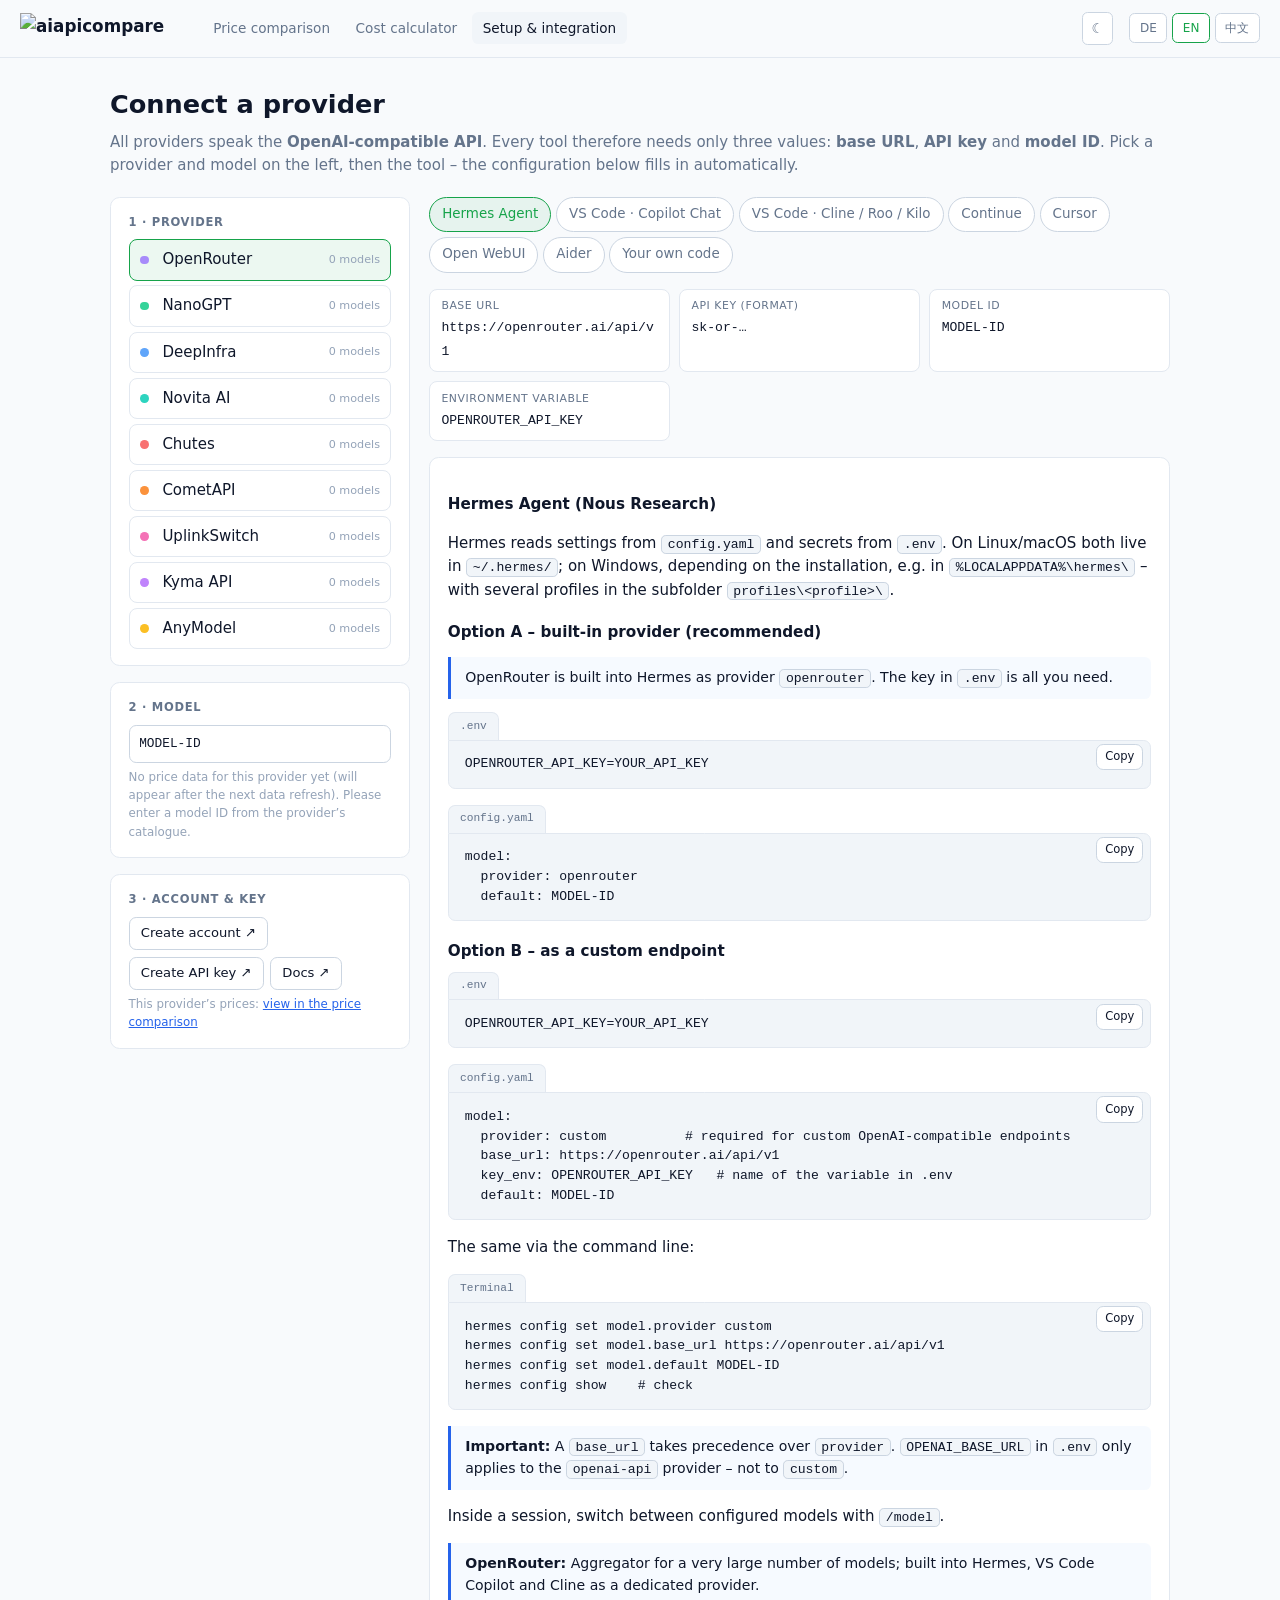
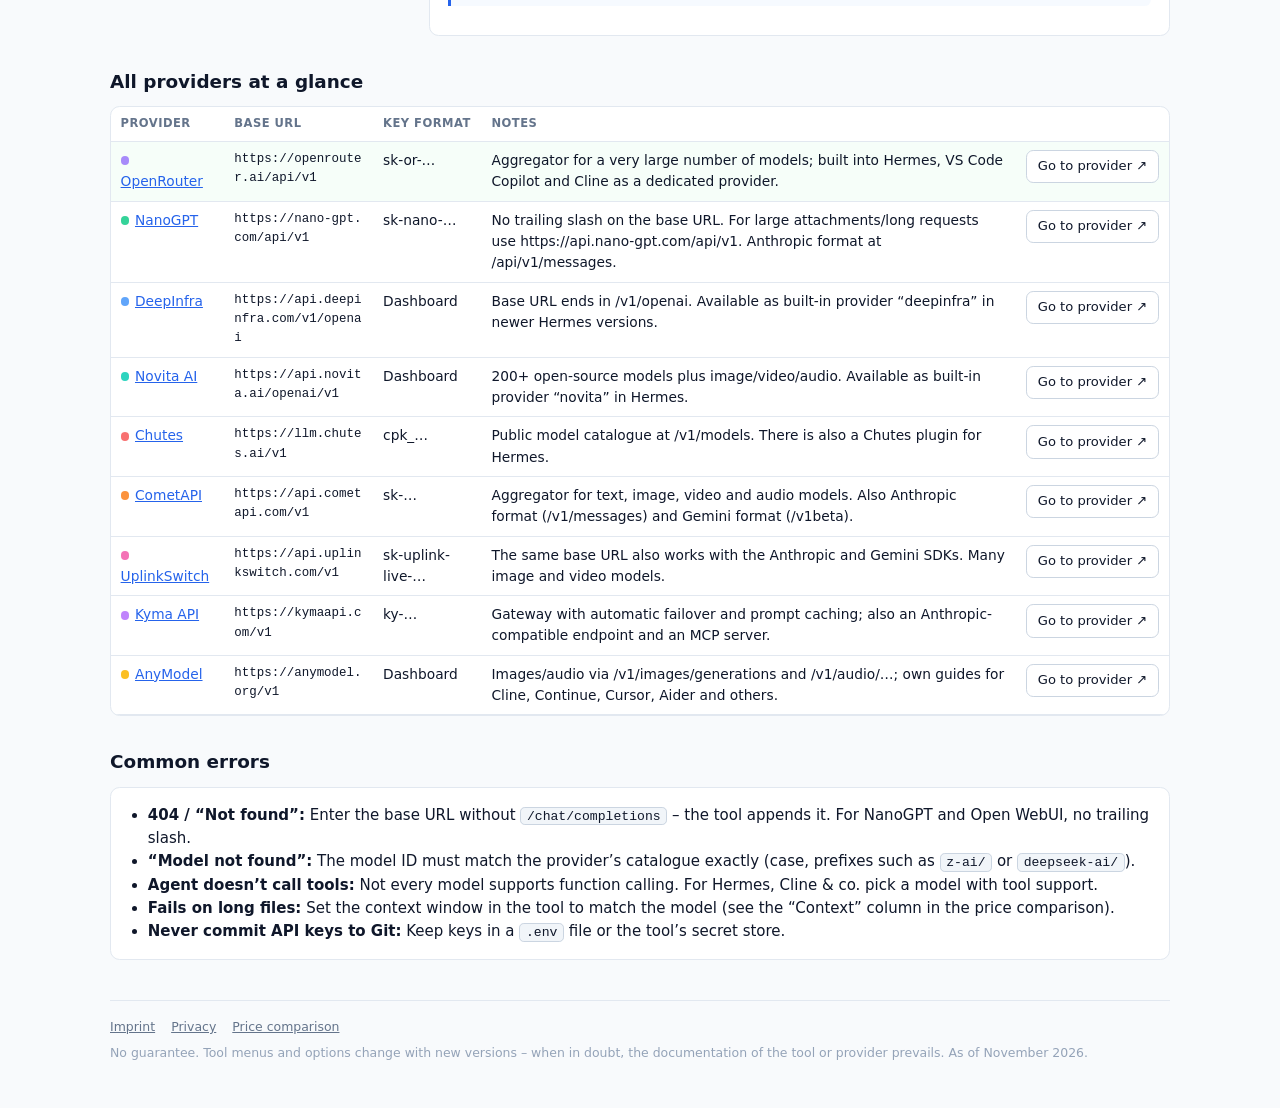
==== anbindung.html @ ac5bf2ed "Website aiapicompare hochladen" ====
<!DOCTYPE html>
<html lang="de">
<head>
<meta charset="UTF-8">
<meta name="viewport" content="width=device-width, initial-scale=1">
<title>Anbindung & Einrichtung – aiapicompare</title>
<link rel="icon" href="favicon.svg" type="image/svg+xml">
<link rel="icon" href="favicon-32.png" sizes="32x32" type="image/png">
<link rel="apple-touch-icon" href="apple-touch-icon.png">
<meta name="theme-color" content="#0b0c0e">
<meta name="description" content="Connect OpenRouter, NanoGPT, DeepInfra, Novita, Chutes, CometAPI, UplinkSwitch, Kyma and AnyModel to Hermes Agent, VS Code (Copilot, Cline, Continue), Cursor, Open WebUI, Aider and your own code.">
<link rel="stylesheet" href="style.css">
<script src="theme.js"></script>
<style>
  .grid{display:grid;grid-template-columns:300px 1fr;gap:1.2rem;align-items:start}
  .grid>*{min-width:0}
  .side{position:sticky;top:70px;display:flex;flex-direction:column;gap:1rem}
  .side h3{margin:0 0 .5rem;font-size:.72rem;letter-spacing:.06em;text-transform:uppercase;color:var(--muted)}
  .provs{display:flex;flex-direction:column;gap:.3rem}
  .prov{display:flex;align-items:center;gap:.5rem;padding:.5rem .65rem;border:1px solid var(--border);border-radius:.5rem;background:var(--input);cursor:pointer;text-align:left;width:100%}
  .prov:hover{border-color:var(--border2)}
  .prov.active{border-color:var(--accent);background:var(--accent-bg)}
  .prov small{margin-left:auto;color:var(--dim);font-size:.7rem}
  .side input{width:100%;padding:.5rem .6rem;border:1px solid var(--border2);border-radius:.45rem;background:var(--input);font-family:var(--mono);font-size:.8rem}
  .side input:focus{outline:none;border-color:var(--blue)}
  .hint{font-size:.74rem;color:var(--dim);margin-top:.3rem}
  .tabs{display:flex;flex-wrap:wrap;gap:.3rem;margin-bottom:1rem}
  .tabs button{padding:.4rem .75rem;border:1px solid var(--border2);border-radius:2rem;background:var(--input);cursor:pointer;font-size:.84rem;color:var(--muted)}
  .tabs button.active{border-color:var(--accent);color:var(--accent);background:var(--accent-bg)}
  .facts{display:grid;grid-template-columns:repeat(auto-fit,minmax(200px,1fr));gap:.6rem;margin-bottom:1rem}
  .fact{border:1px solid var(--border);border-radius:.5rem;padding:.55rem .7rem;background:var(--panel)}
  .fact span{display:block;font-size:.68rem;text-transform:uppercase;letter-spacing:.05em;color:var(--muted)}
  .fact b{font-family:var(--mono);font-size:.82rem;font-weight:500;word-break:break-all}
  .steps{counter-reset:s;list-style:none;padding:0;margin:.4rem 0}
  .steps li{counter-increment:s;position:relative;padding:.2rem 0 .55rem 2rem}
  .steps li:before{content:counter(s);position:absolute;left:0;top:.2rem;width:1.4rem;height:1.4rem;border-radius:50%;background:var(--panel2);border:1px solid var(--border2);font-size:.72rem;display:flex;align-items:center;justify-content:center;color:var(--accent)}
  .code{position:relative;margin:.5rem 0 1rem}
  .code .lbl{font-size:.7rem;color:var(--muted);font-family:var(--mono);padding:.3rem .7rem;border:1px solid var(--border);border-bottom:0;border-radius:.45rem .45rem 0 0;background:var(--panel2);display:inline-block}
  .code pre{margin:0;padding:.85rem 1rem;background:var(--codebg);border:1px solid var(--border);border-radius:0 .45rem .45rem .45rem;overflow-x:auto;line-height:1.5}
  .code .copy{position:absolute;right:.5rem;top:2rem;font-size:.72rem;padding:.2rem .5rem}
  .copy.ok{color:var(--accent);border-color:var(--accent)}
  .ovtable td:nth-child(2){font-family:var(--mono);font-size:.78rem;word-break:break-all}
  .ovtable tr.sel td{background:rgba(74,222,128,.05)}
  @media (max-width:860px){ .grid{grid-template-columns:1fr} .side{position:static} }
</style>
</head>
<body>

<div class="topbar">
  <a class="brand" href="index.html" aria-label="aiapicompare"><img class="logo-d" src="logo/logo.svg" alt="aiapicompare" width="166" height="30"><img class="logo-l" src="logo/logo-hell.svg" alt="aiapicompare" width="166" height="30"></a>
  <nav class="nav">
    <a href="index.html" data-t="nav_vergleich"></a>
    <a href="kosten.html" data-t="nav_kosten"></a>
    <a href="anbindung.html" class="active" data-t="nav_anbindung"></a>
  </nav>
  <button class="themebtn" title="Light / dark"><span class="ti-l">☀</span><span class="ti-d">☾</span></button>
  <div class="langbtns">
    <button data-lang="de">DE</button>
    <button data-lang="en">EN</button>
    <button data-lang="zh">中文</button>
  </div>
</div>

<div class="wrap">
  <div class="disclosure" id="disclosure" hidden></div>
  <h1 data-t="titel"></h1>
  <p class="lead" data-h="lead"></p>

  <div class="grid">
    <aside class="side">
      <div class="card">
        <h3 data-t="schritt1"></h3>
        <div class="provs" id="provs"></div>
      </div>
      <div class="card">
        <h3 data-t="schritt2"></h3>
        <input id="modell" list="modelle" autocomplete="off" spellcheck="false">
        <datalist id="modelle"></datalist>
        <div class="hint" id="modellhint"></div>
      </div>
      <div class="card" id="kontocard"></div>
    </aside>

    <main>
      <div class="tabs" id="tabs"></div>
      <div class="facts" id="facts"></div>
      <div id="anleitung"></div>
    </main>
  </div>

  <h2 data-t="uebersicht"></h2>
  <div class="tablewrap">
    <table class="ovtable">
      <thead><tr><th data-t="th_anbieter"></th><th>Base URL</th><th data-t="th_key"></th><th data-t="th_info"></th><th></th></tr></thead>
      <tbody id="uebersicht"></tbody>
    </table>
  </div>

  <h2 data-t="fehler_titel"></h2>
  <div class="card"><ul style="margin:0;padding-left:1.2rem" data-h="fehler"></ul></div>

  <div class="legal">
    <a href="impressum.html" data-t="impressum"></a><a href="datenschutz.html" data-t="datenschutz"></a><a href="index.html" data-t="nav_vergleich"></a>
    <div style="margin-top:.4rem" data-t="disclaimer"></div>
  </div>
</div>

<script src="config.js"></script>
<script src="out/data.js"></script>
<script>
"use strict";
const D = window.API_DATEN || {};
const C = window.SITE_CONFIG || {kennzeichnung:"Anzeige", hatAffiliate:function(){return false;}, link:function(k,u){return {url:u,affiliate:false};},
  linkHtml:function(k,u,t,c){ return u ? '<a class="'+(c||"")+'" href="'+u+'" target="_blank" rel="noopener">'+t+'</a>' : ""; }};

/* ================= Texte ================= */
const L10N = {
de:{
  titel:"Anbieter anbinden", nav_kosten:"Kostenrechner", nav_vergleich:"Preisvergleich", nav_anbindung:"Anbindung & Einrichtung", impressum:"Impressum", datenschutz:"Datenschutz",
  lead:"Alle Anbieter sprechen die <b>OpenAI-kompatible API</b>. Jedes Tool braucht deshalb nur drei Angaben: <b>Base-URL</b>, <b>API-Key</b> und <b>Modell-ID</b>. Wähle links Anbieter und Modell, dann das Tool – die Konfiguration unten wird automatisch ausgefüllt.",
  schritt1:"1 · Anbieter", schritt2:"2 · Modell", schritt3:"3 · Konto & Key", modelle:"Modelle",
  uebersicht:"Übersicht aller Anbieter", th_anbieter:"Anbieter", th_key:"Key-Format", th_info:"Besonderheiten",
  fehler_titel:"Häufige Fehler",
  fehler:'<li><b>404 / „Not found“:</b> Base-URL ohne <code>/chat/completions</code> eintragen – das hängt das Tool selbst an. Bei NanoGPT und Open WebUI keinen Schrägstrich am Ende.</li><li><b>„Model not found“:</b> Die Modell-ID muss exakt so geschrieben sein wie im Katalog des Anbieters (Groß-/Kleinschreibung, Präfix wie <code>z-ai/</code> oder <code>deepseek-ai/</code>).</li><li><b>Agent ruft keine Werkzeuge auf:</b> Nicht jedes Modell unterstützt Function-Calling. Für Hermes, Cline &amp; Co. ein Modell mit Tool-Unterstützung wählen.</li><li><b>Abbruch bei langen Dateien:</b> Kontextfenster im Tool passend zum Modell setzen (steht im Preisvergleich in der Spalte „Kontext“).</li><li><b>API-Key nie in Git einchecken:</b> Keys gehören in eine <code>.env</code>-Datei oder den Passwortspeicher des Tools.</li>',
  disclaimer:"Angaben ohne Gewähr. Menüs und Optionen der Tools ändern sich mit neuen Versionen – im Zweifel gilt die Dokumentation des jeweiligen Tools bzw. Anbieters. Stand: November 2026.",
  fact_url:"Base-URL", fact_key:"API-Key (Format)", fact_modell:"Modell-ID", fact_env:"Umgebungsvariable",
  kopieren:"Kopieren", kopiert:"Kopiert ✓", konto:"Konto erstellen ↗", keylink:"API-Key erzeugen ↗", doku:"Doku ↗", zum:"Zum Anbieter ↗",
  preise_link:'Preise dieses Anbieters: <a href="index.html#anb={k}">im Preisvergleich ansehen</a>',
  hint_eigen:"Eigene Modell-ID – bitte im Katalog des Anbieters prüfen.",
  hint_leer:"Für diesen Anbieter liegen noch keine Preisdaten vor (erscheinen nach dem nächsten Datenabruf). Modell-ID bitte aus dem Katalog des Anbieters eintragen.",
  kontext:"Kontext", input:"Input",
  disclosure:function(k){ return "<b>Transparenz:</b> Links mit dem Hinweis „"+k+"“ sind Affiliate-Links (Werbung). Bei einer Registrierung oder Aufladung darüber erhalten wir eine Provision; für dich ändert sich der Preis nicht."; },
  anymodel_hint:'Modell-IDs bei AnyModel: die ID aus dem Katalog (<code>/v1/models</code>) verwenden; die Anleitungen von AnyModel zeigen teils Kurzformen ohne Präfix.',
  key_platzhalter:"DEIN_API_KEY", hallo:"Hallo!", antwort:"antwort",
  h:{
    hermes_intro:'<h3>Hermes Agent (Nous Research)</h3><p>Hermes liest Einstellungen aus <code>config.yaml</code> und Schlüssel aus <code>.env</code>. Unter Linux/macOS liegen beide in <code>~/.hermes/</code>, unter Windows je nach Installation z. B. in <code>%LOCALAPPDATA%\\hermes\\</code> – bei mehreren Profilen im Unterordner <code>profiles\\&lt;profilname&gt;\\</code>.</p>',
    hermes_a:function(n,id){ return '<h3>Variante A – eingebauter Anbieter (empfohlen)</h3><div class="note">'+n+' ist in Hermes als Anbieter <code>'+id+'</code> eingebaut. Es genügt der Key in der <code>.env</code>.</div>'; },
    hermes_b:'<h3>Variante B – als eigener Endpunkt</h3>',
    hermes_wizard:function(u,m){ return '<h3>Schnellweg: Assistent</h3><ol class="steps"><li>Im Terminal <code>hermes model</code> ausführen (außerhalb einer laufenden Sitzung).</li><li>„Custom endpoint“ wählen.</li><li>Base-URL <code>'+u+'</code>, deinen API-Key und die Modell-ID <code>'+m+'</code> eingeben.</li></ol><h3>Oder von Hand</h3>'; },
    hermes_cmt1:"Pflicht für eigene OpenAI-kompatible Endpunkte", hermes_cmt2:"Name der Variable aus der .env", hermes_cmt3:"Kontrolle",
    hermes_cli:"Dasselbe per Kommandozeile:",
    hermes_wichtig:'<b>Wichtig:</b> Eine gesetzte <code>base_url</code> hat Vorrang vor <code>provider</code>. <code>OPENAI_BASE_URL</code> in der <code>.env</code> gilt nur für den Anbieter <code>openai-api</code> – nicht für <code>custom</code>.',
    hermes_chutes:'Für Chutes gibt es außerdem ein eigenes Hermes-Plugin (Variablen <code>CHUTES_API_KEY</code>, optional <code>CHUTES_BASE_URL</code>).',
    hermes_model:'<p>Innerhalb einer Sitzung wechselst du zwischen bereits eingerichteten Modellen mit <code>/model</code>.</p>',
    cop_titel:'<h3>VS Code – GitHub Copilot Chat mit eigenem Key (BYOK)</h3>',
    cop_nativ:function(n,c,m){ return '<div class="note">'+n+' ist in VS Code direkt als Anbieter auswählbar – Base-URL nicht nötig.</div><ol class="steps"><li><kbd>Strg</kbd>+<kbd>Umschalt</kbd>+<kbd>P</kbd> → <b>Chat: Manage Language Models</b>.</li><li><b>Add Models</b> → <b>'+c+'</b> wählen.</li><li>API-Key einfügen und Modelle (z. B. <code>'+m+'</code>) aktivieren.</li><li>Im Chat-Fenster unten das Modell im Modell-Auswähler wählen.</li></ol>'; },
    cop_custom:function(n,u,m){ return '<ol class="steps"><li><kbd>Strg</kbd>+<kbd>Umschalt</kbd>+<kbd>P</kbd> → <b>Chat: Manage Language Models</b>.</li><li><b>Add Models</b> → <b>Custom Endpoint</b> wählen (ab VS Code 1.122; in älteren Versionen heißt der Eintrag „OpenAI Compatible“).</li><li>Gruppenname z. B. <code>'+n+'</code>, Base-URL <code>'+u+'</code>, API-Key und Modell-ID <code>'+m+'</code> eingeben.</li><li>Im Chat-Fenster das neue Modell im Modell-Auswähler wählen.</li></ol>'; },
    cop_utility:'Einstellung <b>Chat: Byok Utility Model Default</b> (Suche „utility“) auf ein eigenes Modell setzen – sonst funktionieren Hilfsfunktionen im Chat ggf. nicht.',
    cop_grenzen:'<p><b>Grenzen:</b> BYOK gilt für Chat und Agent-Modus, <b>nicht</b> für die Inline-Code-Vervollständigung. In Copilot Business/Enterprise kann der Administrator BYOK per Richtlinie abschalten.</p><p>Alternative: die Erweiterung <i>OAI Compatible Provider for Copilot</i> (Einstellungen <code>oaicopilot.baseUrl</code> und <code>oaicopilot.models</code>).</p>',
    cline_titel:'<h3>Cline, Roo Code, Kilo Code (VS-Code-Erweiterungen)</h3>',
    cline_nativ:function(n){ return 'In Cline gibt es '+n+' als eigenen „API Provider“ – dort nur Key eintragen und Modell wählen. Der Weg unten funktioniert aber genauso.'; },
    cline_steps:function(u,k,m,ctx){ return '<ol class="steps"><li>Erweiterung öffnen → Zahnrad (Einstellungen).</li><li><b>API Provider</b>: <b>OpenAI Compatible</b>.</li><li><b>Base URL</b>: <code>'+u+'</code></li><li><b>API Key</b>: dein Key ('+k+')</li><li><b>Model ID</b>: <code>'+m+'</code></li><li>Unter „Model Configuration“ das Kontextfenster'+(ctx?' auf <code>'+ctx+'</code>':'')+' setzen und angeben, ob das Modell Bilder versteht.</li></ol>'; },
    cont_titel:'<h3>Continue (VS Code &amp; JetBrains)</h3><p>Datei <code>~/.continue/config.yaml</code> öffnen (in der Erweiterung: Zahnrad → „Open config“) und ergänzen:</p>',
    cont_note:'<code>provider: openai</code> ist richtig – damit ist das OpenAI-<i>Format</i> gemeint, die Anfragen gehen an <code>apiBase</code>.',
    cont_name:"Meine Modelle",
    cursor:function(n,u,m){ return '<h3>Cursor</h3><ol class="steps"><li><b>Settings</b> → <b>Models</b>.</li><li>Bei <b>OpenAI API Key</b> deinen '+n+'-Key eintragen.</li><li><b>Override OpenAI Base URL</b> aktivieren und <code>'+u+'</code> eintragen.</li><li>Über <b>Add model</b> die Modell-ID <code>'+m+'</code> hinzufügen und aktivieren.</li></ol>'; },
    cursor_note:'Die Überschreibung gilt für alle „OpenAI“-Modelle in Cursor. Einige Cursor-Funktionen (z. B. Tab-Vervollständigung) laufen weiterhin über Cursors eigene Server.',
    owui:function(u,m){ return '<h3>Open WebUI</h3><ol class="steps"><li><b>Admin Panel</b> → <b>Settings</b> → <b>Connections</b>.</li><li>Bei „OpenAI API“ auf <b>+</b> klicken.</li><li>URL <code>'+u+'</code> (ohne Schrägstrich am Ende) und API-Key eintragen, speichern.</li><li>Die Modelle erscheinen in der Modellauswahl, z. B. <code>'+m+'</code>.</li></ol>'; },
    aider_titel:'<h3>Aider (Terminal)</h3>', aider_env:'<p>Oder dauerhaft über Umgebungsvariablen:</p>',
    aider_note:'Das Präfix <code>openai/</code> sagt Aider nur, dass ein OpenAI-kompatibler Endpunkt genutzt wird.',
    code_py:'<h3>Python (offizielles openai-Paket)</h3>', code_js:'<h3>JavaScript / TypeScript</h3>', code_curl:'<h3>curl (Test)</h3>',
    code_weitere:'<p>Weitere Werkzeuge mit „OpenAI-kompatiblem“ Anbieter (LibreChat, n8n, LiteLLM, LangChain, OpenHands …) werden genauso eingerichtet: Base-URL, Key, Modell-ID.</p>'
  },
  tools:{hermes:"Hermes Agent", copilot:"VS Code · Copilot Chat", cline:"VS Code · Cline / Roo / Kilo", continue:"Continue", cursor:"Cursor", openwebui:"Open WebUI", aider:"Aider", code:"Eigener Code"}
},
en:{
  titel:"Connect a provider", nav_kosten:"Cost calculator", nav_vergleich:"Price comparison", nav_anbindung:"Setup & integration", impressum:"Imprint", datenschutz:"Privacy",
  lead:"All providers speak the <b>OpenAI-compatible API</b>. Every tool therefore needs only three values: <b>base URL</b>, <b>API key</b> and <b>model ID</b>. Pick a provider and model on the left, then the tool – the configuration below fills in automatically.",
  schritt1:"1 · Provider", schritt2:"2 · Model", schritt3:"3 · Account & key", modelle:"models",
  uebersicht:"All providers at a glance", th_anbieter:"Provider", th_key:"Key format", th_info:"Notes",
  fehler_titel:"Common errors",
  fehler:'<li><b>404 / “Not found”:</b> Enter the base URL without <code>/chat/completions</code> – the tool appends it. For NanoGPT and Open WebUI, no trailing slash.</li><li><b>“Model not found”:</b> The model ID must match the provider’s catalogue exactly (case, prefixes such as <code>z-ai/</code> or <code>deepseek-ai/</code>).</li><li><b>Agent doesn’t call tools:</b> Not every model supports function calling. For Hermes, Cline &amp; co. pick a model with tool support.</li><li><b>Fails on long files:</b> Set the context window in the tool to match the model (see the “Context” column in the price comparison).</li><li><b>Never commit API keys to Git:</b> Keep keys in a <code>.env</code> file or the tool’s secret store.</li>',
  disclaimer:"No guarantee. Tool menus and options change with new versions – when in doubt, the documentation of the tool or provider prevails. As of November 2026.",
  fact_url:"Base URL", fact_key:"API key (format)", fact_modell:"Model ID", fact_env:"Environment variable",
  kopieren:"Copy", kopiert:"Copied ✓", konto:"Create account ↗", keylink:"Create API key ↗", doku:"Docs ↗", zum:"Go to provider ↗",
  preise_link:'This provider’s prices: <a href="index.html#anb={k}">view in the price comparison</a>',
  hint_eigen:"Custom model ID – please check the provider’s catalogue.",
  hint_leer:"No price data for this provider yet (will appear after the next data refresh). Please enter a model ID from the provider’s catalogue.",
  kontext:"Context", input:"input",
  disclosure:function(k){ return "<b>Transparency:</b> Links marked “"+k+"” are affiliate links (advertising). If you sign up or top up through them, we receive a commission; the price stays the same for you."; },
  anymodel_hint:'AnyModel model IDs: use the ID from the catalogue (<code>/v1/models</code>); AnyModel’s own guides sometimes show short forms without the prefix.',
  key_platzhalter:"YOUR_API_KEY", hallo:"Hello!", antwort:"response",
  h:{
    hermes_intro:'<h3>Hermes Agent (Nous Research)</h3><p>Hermes reads settings from <code>config.yaml</code> and secrets from <code>.env</code>. On Linux/macOS both live in <code>~/.hermes/</code>; on Windows, depending on the installation, e.g. in <code>%LOCALAPPDATA%\\hermes\\</code> – with several profiles in the subfolder <code>profiles\\&lt;profile&gt;\\</code>.</p>',
    hermes_a:function(n,id){ return '<h3>Option A – built-in provider (recommended)</h3><div class="note">'+n+' is built into Hermes as provider <code>'+id+'</code>. The key in <code>.env</code> is all you need.</div>'; },
    hermes_b:'<h3>Option B – as a custom endpoint</h3>',
    hermes_wizard:function(u,m){ return '<h3>Quick way: wizard</h3><ol class="steps"><li>Run <code>hermes model</code> in a terminal (outside a running session).</li><li>Choose “Custom endpoint”.</li><li>Enter base URL <code>'+u+'</code>, your API key and model ID <code>'+m+'</code>.</li></ol><h3>Or manually</h3>'; },
    hermes_cmt1:"required for custom OpenAI-compatible endpoints", hermes_cmt2:"name of the variable in .env", hermes_cmt3:"check",
    hermes_cli:"The same via the command line:",
    hermes_wichtig:'<b>Important:</b> A <code>base_url</code> takes precedence over <code>provider</code>. <code>OPENAI_BASE_URL</code> in <code>.env</code> only applies to the <code>openai-api</code> provider – not to <code>custom</code>.',
    hermes_chutes:'There is also a dedicated Hermes plugin for Chutes (variables <code>CHUTES_API_KEY</code>, optional <code>CHUTES_BASE_URL</code>).',
    hermes_model:'<p>Inside a session, switch between configured models with <code>/model</code>.</p>',
    cop_titel:'<h3>VS Code – GitHub Copilot Chat with your own key (BYOK)</h3>',
    cop_nativ:function(n,c,m){ return '<div class="note">'+n+' can be selected directly as a provider in VS Code – no base URL needed.</div><ol class="steps"><li><kbd>Ctrl</kbd>+<kbd>Shift</kbd>+<kbd>P</kbd> → <b>Chat: Manage Language Models</b>.</li><li><b>Add Models</b> → choose <b>'+c+'</b>.</li><li>Paste your API key and enable models (e.g. <code>'+m+'</code>).</li><li>Pick the model in the chat window’s model picker.</li></ol>'; },
    cop_custom:function(n,u,m){ return '<ol class="steps"><li><kbd>Ctrl</kbd>+<kbd>Shift</kbd>+<kbd>P</kbd> → <b>Chat: Manage Language Models</b>.</li><li><b>Add Models</b> → choose <b>Custom Endpoint</b> (VS Code 1.122+; older versions call it “OpenAI Compatible”).</li><li>Enter a group name such as <code>'+n+'</code>, base URL <code>'+u+'</code>, API key and model ID <code>'+m+'</code>.</li><li>Pick the new model in the chat window’s model picker.</li></ol>'; },
    cop_utility:'Set <b>Chat: Byok Utility Model Default</b> (search “utility”) to one of your own models – otherwise helper features in chat may not work.',
    cop_grenzen:'<p><b>Limits:</b> BYOK covers chat and agent mode, <b>not</b> inline code completions. In Copilot Business/Enterprise, admins can disable BYOK by policy.</p><p>Alternative: the extension <i>OAI Compatible Provider for Copilot</i> (settings <code>oaicopilot.baseUrl</code> and <code>oaicopilot.models</code>).</p>',
    cline_titel:'<h3>Cline, Roo Code, Kilo Code (VS Code extensions)</h3>',
    cline_nativ:function(n){ return 'Cline offers '+n+' as its own “API Provider” – just enter the key and pick a model. The route below works just as well.'; },
    cline_steps:function(u,k,m,ctx){ return '<ol class="steps"><li>Open the extension → gear icon (settings).</li><li><b>API Provider</b>: <b>OpenAI Compatible</b>.</li><li><b>Base URL</b>: <code>'+u+'</code></li><li><b>API Key</b>: your key ('+k+')</li><li><b>Model ID</b>: <code>'+m+'</code></li><li>Under “Model Configuration”, set the context window'+(ctx?' to <code>'+ctx+'</code>':'')+' and whether the model supports images.</li></ol>'; },
    cont_titel:'<h3>Continue (VS Code &amp; JetBrains)</h3><p>Open <code>~/.continue/config.yaml</code> (in the extension: gear → “Open config”) and add:</p>',
    cont_note:'<code>provider: openai</code> is correct – it refers to the OpenAI <i>format</i>; requests go to <code>apiBase</code>.',
    cont_name:"My models",
    cursor:function(n,u,m){ return '<h3>Cursor</h3><ol class="steps"><li><b>Settings</b> → <b>Models</b>.</li><li>Enter your '+n+' key under <b>OpenAI API Key</b>.</li><li>Enable <b>Override OpenAI Base URL</b> and enter <code>'+u+'</code>.</li><li>Use <b>Add model</b> to add and enable model ID <code>'+m+'</code>.</li></ol>'; },
    cursor_note:'The override applies to all “OpenAI” models in Cursor. Some Cursor features (e.g. Tab completion) still run on Cursor’s own servers.',
    owui:function(u,m){ return '<h3>Open WebUI</h3><ol class="steps"><li><b>Admin Panel</b> → <b>Settings</b> → <b>Connections</b>.</li><li>Click <b>+</b> next to “OpenAI API”.</li><li>Enter URL <code>'+u+'</code> (no trailing slash) and your API key, then save.</li><li>The models appear in the model selector, e.g. <code>'+m+'</code>.</li></ol>'; },
    aider_titel:'<h3>Aider (terminal)</h3>', aider_env:'<p>Or permanently via environment variables:</p>',
    aider_note:'The <code>openai/</code> prefix only tells Aider that an OpenAI-compatible endpoint is used.',
    code_py:'<h3>Python (official openai package)</h3>', code_js:'<h3>JavaScript / TypeScript</h3>', code_curl:'<h3>curl (test)</h3>',
    code_weitere:'<p>Other tools with an “OpenAI-compatible” provider option (LibreChat, n8n, LiteLLM, LangChain, OpenHands …) are set up the same way: base URL, key, model ID.</p>'
  },
  tools:{hermes:"Hermes Agent", copilot:"VS Code · Copilot Chat", cline:"VS Code · Cline / Roo / Kilo", continue:"Continue", cursor:"Cursor", openwebui:"Open WebUI", aider:"Aider", code:"Your own code"}
},
zh:{
  titel:"接入提供商", nav_kosten:"成本计算器", nav_vergleich:"价格对比", nav_anbindung:"接入与配置", impressum:"网站信息", datenschutz:"隐私政策",
  lead:"所有提供商都支持 <b>OpenAI 兼容 API</b>，因此每个工具只需三项信息：<b>Base URL</b>、<b>API Key</b> 和 <b>模型 ID</b>。在左侧选择提供商和模型，再选择工具，下方配置会自动填好。",
  schritt1:"1 · 提供商", schritt2:"2 · 模型", schritt3:"3 · 账号与密钥", modelle:"个模型",
  uebersicht:"所有提供商一览", th_anbieter:"提供商", th_key:"密钥格式", th_info:"说明",
  fehler_titel:"常见错误",
  fehler:'<li><b>404 / “Not found”：</b>Base URL 不要包含 <code>/chat/completions</code>，工具会自动添加。NanoGPT 和 Open WebUI 末尾不要加斜杠。</li><li><b>“Model not found”：</b>模型 ID 必须与提供商目录完全一致（大小写、前缀如 <code>z-ai/</code> 或 <code>deepseek-ai/</code>）。</li><li><b>Agent 不调用工具：</b>并非所有模型都支持函数调用。Hermes、Cline 等请选择支持工具调用的模型。</li><li><b>处理长文件时中断：</b>在工具中按模型设置上下文窗口（见价格对比中的“上下文”列）。</li><li><b>切勿将 API Key 提交到 Git：</b>密钥应放在 <code>.env</code> 文件或工具的密码存储中。</li>',
  disclaimer:"信息仅供参考。工具的菜单和选项会随版本变化——如有疑问，以各工具或提供商的官方文档为准。更新于 2026 年 11 月。",
  fact_url:"Base URL", fact_key:"API Key（格式）", fact_modell:"模型 ID", fact_env:"环境变量",
  kopieren:"复制", kopiert:"已复制 ✓", konto:"注册账号 ↗", keylink:"创建 API Key ↗", doku:"文档 ↗", zum:"前往提供商 ↗",
  preise_link:'该提供商的价格：<a href="index.html#anb={k}">在价格对比中查看</a>',
  hint_eigen:"自定义模型 ID——请在提供商目录中核对。",
  hint_leer:"该提供商暂无价格数据（下次数据更新后显示）。请从提供商目录中填写模型 ID。",
  kontext:"上下文", input:"输入",
  disclosure:function(k){ return "<b>透明声明：</b>标有“"+k+"”的链接为推广（联盟）链接，属于广告。若您通过这些链接注册或充值，我们将获得佣金，您的价格不变。"; },
  anymodel_hint:'AnyModel 的模型 ID：请使用目录（<code>/v1/models</code>）中的 ID；AnyModel 自己的教程有时使用不带前缀的简写。',
  key_platzhalter:"YOUR_API_KEY", hallo:"你好！", antwort:"response",
  h:{
    hermes_intro:'<h3>Hermes Agent（Nous Research）</h3><p>Hermes 从 <code>config.yaml</code> 读取设置，从 <code>.env</code> 读取密钥。Linux/macOS 上两者位于 <code>~/.hermes/</code>；Windows 上视安装方式而定，例如 <code>%LOCALAPPDATA%\\hermes\\</code>——多配置文件时位于子目录 <code>profiles\\&lt;配置名&gt;\\</code>。</p>',
    hermes_a:function(n,id){ return '<h3>方式 A——内置提供商（推荐）</h3><div class="note">'+n+' 已作为提供商 <code>'+id+'</code> 内置于 Hermes，只需在 <code>.env</code> 中填写密钥。</div>'; },
    hermes_b:'<h3>方式 B——自定义端点</h3>',
    hermes_wizard:function(u,m){ return '<h3>快捷方式：向导</h3><ol class="steps"><li>在终端运行 <code>hermes model</code>（不要在会话中运行）。</li><li>选择 “Custom endpoint”。</li><li>输入 Base URL <code>'+u+'</code>、您的 API Key 和模型 ID <code>'+m+'</code>。</li></ol><h3>或手动配置</h3>'; },
    hermes_cmt1:"自定义 OpenAI 兼容端点必填", hermes_cmt2:".env 中的变量名", hermes_cmt3:"检查",
    hermes_cli:"也可以通过命令行设置：",
    hermes_wichtig:'<b>注意：</b>设置了 <code>base_url</code> 时，它优先于 <code>provider</code>。<code>.env</code> 中的 <code>OPENAI_BASE_URL</code> 只对 <code>openai-api</code> 提供商生效，对 <code>custom</code> 无效。',
    hermes_chutes:'Chutes 另有专用 Hermes 插件（变量 <code>CHUTES_API_KEY</code>，可选 <code>CHUTES_BASE_URL</code>）。',
    hermes_model:'<p>在会话中可用 <code>/model</code> 切换已配置的模型。</p>',
    cop_titel:'<h3>VS Code——GitHub Copilot Chat 使用自有密钥（BYOK）</h3>',
    cop_nativ:function(n,c,m){ return '<div class="note">'+n+' 可在 VS Code 中直接选择为提供商，无需 Base URL。</div><ol class="steps"><li><kbd>Ctrl</kbd>+<kbd>Shift</kbd>+<kbd>P</kbd> → <b>Chat: Manage Language Models</b>。</li><li><b>Add Models</b> → 选择 <b>'+c+'</b>。</li><li>粘贴 API Key 并启用模型（例如 <code>'+m+'</code>）。</li><li>在聊天窗口的模型选择器中选择该模型。</li></ol>'; },
    cop_custom:function(n,u,m){ return '<ol class="steps"><li><kbd>Ctrl</kbd>+<kbd>Shift</kbd>+<kbd>P</kbd> → <b>Chat: Manage Language Models</b>。</li><li><b>Add Models</b> → 选择 <b>Custom Endpoint</b>（VS Code 1.122 及以上；旧版本名为 “OpenAI Compatible”）。</li><li>输入分组名称（如 <code>'+n+'</code>）、Base URL <code>'+u+'</code>、API Key 和模型 ID <code>'+m+'</code>。</li><li>在聊天窗口的模型选择器中选择新模型。</li></ol>'; },
    cop_utility:'请将设置 <b>Chat: Byok Utility Model Default</b>（搜索 “utility”）设为您自己的模型，否则聊天中的辅助功能可能无法使用。',
    cop_grenzen:'<p><b>限制：</b>BYOK 适用于聊天和 Agent 模式，<b>不</b>适用于行内代码补全。在 Copilot Business/Enterprise 中，管理员可通过策略禁用 BYOK。</p><p>替代方案：扩展 <i>OAI Compatible Provider for Copilot</i>（设置 <code>oaicopilot.baseUrl</code> 和 <code>oaicopilot.models</code>）。</p>',
    cline_titel:'<h3>Cline、Roo Code、Kilo Code（VS Code 扩展）</h3>',
    cline_nativ:function(n){ return 'Cline 中 '+n+' 是独立的 “API Provider”，只需填写密钥并选择模型。下面的方法同样可用。'; },
    cline_steps:function(u,k,m,ctx){ return '<ol class="steps"><li>打开扩展 → 齿轮图标（设置）。</li><li><b>API Provider</b>：<b>OpenAI Compatible</b>。</li><li><b>Base URL</b>：<code>'+u+'</code></li><li><b>API Key</b>：您的密钥（'+k+'）</li><li><b>Model ID</b>：<code>'+m+'</code></li><li>在 “Model Configuration” 中设置上下文窗口'+(ctx?'为 <code>'+ctx+'</code>':'')+'，并注明模型是否支持图像。</li></ol>'; },
    cont_titel:'<h3>Continue（VS Code 和 JetBrains）</h3><p>打开 <code>~/.continue/config.yaml</code>（扩展中：齿轮 → “Open config”）并添加：</p>',
    cont_note:'<code>provider: openai</code> 是正确的——它指的是 OpenAI <i>格式</i>，请求会发送到 <code>apiBase</code>。',
    cont_name:"我的模型",
    cursor:function(n,u,m){ return '<h3>Cursor</h3><ol class="steps"><li><b>Settings</b> → <b>Models</b>。</li><li>在 <b>OpenAI API Key</b> 处填写您的 '+n+' 密钥。</li><li>启用 <b>Override OpenAI Base URL</b> 并填写 <code>'+u+'</code>。</li><li>通过 <b>Add model</b> 添加并启用模型 ID <code>'+m+'</code>。</li></ol>'; },
    cursor_note:'该覆盖设置会作用于 Cursor 中所有 “OpenAI” 模型。部分 Cursor 功能（如 Tab 补全）仍通过 Cursor 自己的服务器运行。',
    owui:function(u,m){ return '<h3>Open WebUI</h3><ol class="steps"><li><b>Admin Panel</b> → <b>Settings</b> → <b>Connections</b>。</li><li>点击 “OpenAI API” 旁的 <b>+</b>。</li><li>填写 URL <code>'+u+'</code>（末尾不加斜杠）和 API Key，然后保存。</li><li>模型会出现在模型选择中，例如 <code>'+m+'</code>。</li></ol>'; },
    aider_titel:'<h3>Aider（终端）</h3>', aider_env:'<p>或通过环境变量长期设置：</p>',
    aider_note:'前缀 <code>openai/</code> 仅告诉 Aider 使用的是 OpenAI 兼容端点。',
    code_py:'<h3>Python（官方 openai 包）</h3>', code_js:'<h3>JavaScript / TypeScript</h3>', code_curl:'<h3>curl（测试）</h3>',
    code_weitere:'<p>其他支持 “OpenAI 兼容” 提供商的工具（LibreChat、n8n、LiteLLM、LangChain、OpenHands …）配置方式相同：Base URL、密钥、模型 ID。</p>'
  },
  tools:{hermes:"Hermes Agent", copilot:"VS Code · Copilot Chat", cline:"VS Code · Cline / Roo / Kilo", continue:"Continue", cursor:"Cursor", openwebui:"Open WebUI", aider:"Aider", code:"自有代码"}
}
};

/* ================= Anbieter-Steckbriefe ================= */
const ANBIETER = {
  openrouter: {name:"OpenRouter", farbe:"#a78bfa", url:"https://openrouter.ai/api/v1", env:"OPENROUTER_API_KEY", key:"sk-or-…",
    keys:"https://openrouter.ai/settings/keys", docs:"https://openrouter.ai/docs", hermes:"openrouter", copilot:"OpenRouter", cline:"OpenRouter",
    info:{de:"Aggregator für sehr viele Modelle; in Hermes, VS Code Copilot und Cline als eigener Anbieter eingebaut.",
          en:"Aggregator for a very large number of models; built into Hermes, VS Code Copilot and Cline as a dedicated provider.",
          zh:"聚合了大量模型；已作为独立提供商内置于 Hermes、VS Code Copilot 和 Cline。"}},
  uplinkswitch: {name:"UplinkSwitch", farbe:"#f472b6", url:"https://api.uplinkswitch.com/v1", env:"UPLINKSWITCH_API_KEY", key:"sk-uplink-live-…",
    keys:null, docs:"https://uplinkswitch.ai",
    info:{de:"Gleiche Base-URL funktioniert auch mit dem Anthropic- und Gemini-SDK. Viele Bild- und Video-Modelle.",
          en:"The same base URL also works with the Anthropic and Gemini SDKs. Many image and video models.",
          zh:"同一 Base URL 也适用于 Anthropic 和 Gemini SDK。提供大量图像和视频模型。"}},
  anymodel: {name:"AnyModel", farbe:"#fbbf24", url:"https://anymodel.org/v1", env:"ANYMODEL_API_KEY", key:"Dashboard",
    keys:null, docs:"https://anymodel.org/en/use",
    info:{de:"Bilder/Audio über /v1/images/generations bzw. /v1/audio/…; eigene Anleitungen für Cline, Continue, Cursor, Aider u. a.",
          en:"Images/audio via /v1/images/generations and /v1/audio/…; own guides for Cline, Continue, Cursor, Aider and others.",
          zh:"图像/音频通过 /v1/images/generations 和 /v1/audio/…；官方提供 Cline、Continue、Cursor、Aider 等教程。"}},
  nanogpt: {name:"NanoGPT", farbe:"#34d399", url:"https://nano-gpt.com/api/v1", env:"NANOGPT_API_KEY", key:"sk-nano-…",
    keys:"https://nano-gpt.com/api", docs:"https://docs.nano-gpt.com",
    info:{de:"Kein Schrägstrich am Ende der Base-URL. Für große Anhänge/lange Anfragen alternativ https://api.nano-gpt.com/api/v1. Anthropic-Format unter /api/v1/messages.",
          en:"No trailing slash on the base URL. For large attachments/long requests use https://api.nano-gpt.com/api/v1. Anthropic format at /api/v1/messages.",
          zh:"Base URL 末尾不要加斜杠。大附件/长请求可改用 https://api.nano-gpt.com/api/v1。Anthropic 格式位于 /api/v1/messages。"}},
  chutes: {name:"Chutes", farbe:"#f87171", url:"https://llm.chutes.ai/v1", env:"CHUTES_API_KEY", key:"cpk_…",
    keys:"https://chutes.ai/settings/api-keys", docs:"https://chutes.ai/agents",
    info:{de:"Öffentlicher Modell-Katalog unter /v1/models. Für Hermes gibt es zusätzlich ein Chutes-Plugin.",
          en:"Public model catalogue at /v1/models. There is also a Chutes plugin for Hermes.",
          zh:"公开模型目录位于 /v1/models。Hermes 另有 Chutes 插件。"}},
  deepinfra: {name:"DeepInfra", farbe:"#60a5fa", url:"https://api.deepinfra.com/v1/openai", env:"DEEPINFRA_API_KEY", key:"Dashboard",
    keys:"https://deepinfra.com/dash/api_keys", docs:"https://docs.deepinfra.com", hermes:"deepinfra",
    info:{de:"Base-URL endet auf /v1/openai. In neueren Hermes-Versionen als eingebauter Anbieter „deepinfra“ verfügbar.",
          en:"Base URL ends in /v1/openai. Available as built-in provider “deepinfra” in newer Hermes versions.",
          zh:"Base URL 以 /v1/openai 结尾。较新版本的 Hermes 内置提供商 “deepinfra”。"}},
  novita: {name:"Novita AI", farbe:"#2dd4bf", url:"https://api.novita.ai/openai/v1", env:"NOVITA_API_KEY", key:"Dashboard",
    keys:null, docs:"https://novita.ai/docs", hermes:"novita",
    info:{de:"Über 200 Open-Source-Modelle plus Bild/Video/Audio. In Hermes als eingebauter Anbieter „novita“ verfügbar.",
          en:"200+ open-source models plus image/video/audio. Available as built-in provider “novita” in Hermes.",
          zh:"200 多个开源模型及图像/视频/音频模型。Hermes 内置提供商 “novita”。"}},
  cometapi: {name:"CometAPI", farbe:"#fb923c", url:"https://api.cometapi.com/v1", env:"COMETAPI_KEY", key:"sk-…",
    keys:null, docs:"https://apidoc.cometapi.com",
    info:{de:"Aggregator für Text-, Bild-, Video- und Audiomodelle. Zusätzlich Anthropic-Format (/v1/messages) und Gemini-Format (/v1beta).",
          en:"Aggregator for text, image, video and audio models. Also Anthropic format (/v1/messages) and Gemini format (/v1beta).",
          zh:"聚合文本、图像、视频和音频模型。另支持 Anthropic 格式（/v1/messages）和 Gemini 格式（/v1beta）。"}},
  kyma: {name:"Kyma API", farbe:"#c084fc", url:"https://kymaapi.com/v1", env:"KYMA_API_KEY", key:"ky-…",
    keys:null, docs:"https://kymaapi.com",
    info:{de:"Gateway mit automatischem Failover und Prompt-Caching; zusätzlich ein Anthropic-kompatibler Endpunkt und ein MCP-Server.",
          en:"Gateway with automatic failover and prompt caching; also an Anthropic-compatible endpoint and an MCP server.",
          zh:"具备自动故障转移和提示缓存的网关；另提供 Anthropic 兼容端点和 MCP 服务器。"}}
};
const REIHENFOLGE = ["openrouter","nanogpt","deepinfra","novita","chutes","cometapi","uplinkswitch","kyma","anymodel"];

/* ================= Zustand ================= */
function lsGet(k){ try { return localStorage.getItem(k); } catch(e){ return null; } }
function lsSet(k,v){ try { localStorage.setItem(k,v); } catch(e){} }
function startSprache(){
  const g = lsGet("lang") || (navigator.language || "").slice(0,2);
  return L10N[g] ? g : (g === "de" ? "de" : "en");   // z. B. Russisch -> Englisch
}
let lang = startSprache();
let S = {anb:"openrouter", tool:"hermes", modell:""};
function ladeHash(){
  const p = new URLSearchParams(location.hash.replace(/^#/, ""));
  if (p.get("anbieter") && ANBIETER[p.get("anbieter")]) S.anb = p.get("anbieter");
  if (p.get("tool")) S.tool = p.get("tool");
  if (p.get("modell")) S.modell = p.get("modell");
}
function speichereHash(){
  const p = new URLSearchParams({anbieter:S.anb, tool:S.tool});
  if (S.modell) p.set("modell", S.modell);
  try { history.replaceState(null, "", "#" + p.toString()); } catch(e){}
}

/* ================= Modelle aus den Preisdaten ================= */
const BEVORZUGT = /(deepseek|glm|qwen|kimi|claude|gpt|gemini|minimax)/i;
function modelleFuer(k){
  const src = D[k] || {};
  return Object.keys(src).map(function(kk){ return src[kk]; })
    .filter(function(v){ return !v.media && (v.typ || ["text"]).indexOf("text") >= 0 && v.roh_id; })
    .sort(function(a,b){
      const pa = BEVORZUGT.test(a.roh_id) ? 0 : 1, pb = BEVORZUGT.test(b.roh_id) ? 0 : 1;
      return (pa - pb) || ((a.in || a.price || 99) - (b.in || b.price || 99));
    });
}
function standardModell(k){
  const l = modelleFuer(k);
  const gut = l.filter(function(v){ return /(glm|deepseek)/i.test(v.roh_id) && !/(:|thinking|free)/i.test(v.roh_id) && (v.context || 0) >= 128000; });
  return (gut[0] || l[0] || {roh_id:"MODEL-ID"}).roh_id;
}
function modellInfo(k, id){
  const src = D[k] || {};
  for (const kk in src) if (src[kk].roh_id === id) return src[kk];
  return null;
}

/* ================= Hilfen ================= */
function esc(s){ return String(s).replace(/&/g,"&amp;").replace(/</g,"&lt;").replace(/>/g,"&gt;").replace(/"/g,"&quot;"); }
let codeNr = 0;
function code(lbl, txt){
  codeNr++;
  return '<div class="code"><span class="lbl">'+esc(lbl)+'</span><button class="btn copy" data-copy="c'+codeNr+'">'+L10N[lang].kopieren+'</button><pre id="c'+codeNr+'">'+esc(txt)+'</pre></div>';
}
function note(t, warn){ return '<div class="note'+(warn?" warn":"")+'">'+t+'</div>'; }

/* ================= Anleitungen je Tool ================= */
const TOOLS = [
  {id:"hermes", fn:function(a, m, ctx, T){
    const H = T.h, key = T.key_platzhalter;
    let h = H.hermes_intro;
    if (a.hermes){
      h += H.hermes_a(esc(a.name), a.hermes);
      h += code(".env", a.env+"="+key);
      h += code("config.yaml", "model:\n  provider: "+a.hermes+"\n  default: "+m);
      h += H.hermes_b;
    } else {
      h += H.hermes_wizard(esc(a.url), esc(m));
    }
    h += code(".env", a.env+"="+key);
    h += code("config.yaml", "model:\n  provider: custom          # "+H.hermes_cmt1+"\n  base_url: "+a.url+"\n  key_env: "+a.env+"   # "+H.hermes_cmt2+"\n  default: "+m+(ctx ? "\n  context_length: "+ctx : ""));
    h += '<p>'+H.hermes_cli+'</p>' + code("Terminal", "hermes config set model.provider custom\nhermes config set model.base_url "+a.url+"\nhermes config set model.default "+m+"\nhermes config show    # "+H.hermes_cmt3);
    h += note(H.hermes_wichtig);
    if (S.anb === "chutes") h += note(H.hermes_chutes);
    h += H.hermes_model;
    return h;
  }},
  {id:"copilot", fn:function(a, m, ctx, T){
    const H = T.h;
    let h = H.cop_titel;
    h += a.copilot ? H.cop_nativ(esc(a.name), a.copilot, esc(m)) : H.cop_custom(esc(a.name), esc(a.url), esc(m));
    h += note(H.cop_utility, true) + H.cop_grenzen;
    return h;
  }},
  {id:"cline", fn:function(a, m, ctx, T){
    const H = T.h;
    return H.cline_titel + (a.cline ? note(H.cline_nativ(esc(a.name))) : "") + H.cline_steps(esc(a.url), esc(a.key), esc(m), ctx);
  }},
  {id:"continue", fn:function(a, m, ctx, T){
    const H = T.h;
    return H.cont_titel + code("config.yaml", "name: "+H.cont_name+"\nversion: 1.0.0\nschema: v1\nmodels:\n  - name: "+a.name+" · "+m+"\n    provider: openai\n    model: "+m+"\n    apiBase: "+a.url+"\n    apiKey: "+T.key_platzhalter+"\n    roles: [chat, edit, apply]"+(ctx?"\n    defaultCompletionOptions:\n      contextLength: "+ctx:"")) + note(H.cont_note);
  }},
  {id:"cursor", fn:function(a, m, ctx, T){
    return T.h.cursor(esc(a.name), esc(a.url), esc(m)) + note(T.h.cursor_note, true);
  }},
  {id:"openwebui", fn:function(a, m, ctx, T){ return T.h.owui(esc(a.url), esc(m)); }},
  {id:"aider", fn:function(a, m, ctx, T){
    const key = T.key_platzhalter;
    return T.h.aider_titel + code("Terminal", "aider --model openai/"+m+" \\\n      --openai-api-base "+a.url+" \\\n      --openai-api-key "+key) +
      T.h.aider_env + code("PowerShell", '$env:OPENAI_API_BASE = "'+a.url+'"\n$env:OPENAI_API_KEY  = "'+key+'"\naider --model openai/'+m) + note(T.h.aider_note);
  }},
  {id:"code", fn:function(a, m, ctx, T){
    const r = T.antwort, hi = T.hallo;
    return T.h.code_py + code("Python", 'import os\nfrom openai import OpenAI\n\nclient = OpenAI(\n    base_url="'+a.url+'",\n    api_key=os.environ["'+a.env+'"],\n)\n'+r+' = client.chat.completions.create(\n    model="'+m+'",\n    messages=[{"role": "user", "content": "'+hi+'"}],\n)\nprint('+r+'.choices[0].message.content)') +
      T.h.code_js + code("JavaScript", 'import OpenAI from "openai";\n\nconst client = new OpenAI({\n  baseURL: "'+a.url+'",\n  apiKey: process.env.'+a.env+',\n});\nconst '+r+' = await client.chat.completions.create({\n  model: "'+m+'",\n  messages: [{ role: "user", content: "'+hi+'" }],\n});\nconsole.log('+r+'.choices[0].message.content);') +
      T.h.code_curl + code("Terminal", 'curl '+a.url+'/chat/completions \\\n  -H "Authorization: Bearer $'+a.env+'" \\\n  -H "Content-Type: application/json" \\\n  -d \'{"model": "'+m+'", "messages": [{"role": "user", "content": "'+hi+'"}]}\'') +
      T.h.code_weitere;
  }}
];

/* ================= Darstellung ================= */
function render(){
  const T = L10N[lang];
  const a = ANBIETER[S.anb];
  if (!TOOLS.some(function(t){ return t.id === S.tool; })) S.tool = "hermes";
  const m = (S.modell || "").trim() || standardModell(S.anb);
  const info = modellInfo(S.anb, m);
  const ctx = info && info.context ? info.context : 0;
  const loc = lang === "zh" ? "zh-CN" : lang === "en" ? "en-US" : "de-DE";

  document.documentElement.lang = lang === "zh" ? "zh-CN" : lang;
  document.title = T.nav_anbindung + " – aiapicompare";
  document.querySelectorAll("[data-t]").forEach(function(el){ el.textContent = T[el.dataset.t]; });
  document.querySelectorAll("[data-h]").forEach(function(el){ el.innerHTML = T[el.dataset.h]; });
  document.querySelectorAll(".langbtns button").forEach(function(b){ b.classList.toggle("active", b.dataset.lang === lang); });

  const dis = document.getElementById("disclosure");
  dis.hidden = !C.hatAffiliate();
  if (C.hatAffiliate()) dis.innerHTML = '<span class="adlabel">'+esc(C.kennzeichnung)+'</span><span>'+T.disclosure(C.kennzeichnung)+'</span>';

  document.getElementById("provs").innerHTML = REIHENFOLGE.map(function(k){
    const n = modelleFuer(k).length;
    return '<button class="prov'+(k===S.anb?" active":"")+'" data-anb="'+k+'"><span class="dot" style="background:'+ANBIETER[k].farbe+'"></span>'+ANBIETER[k].name+'<small>'+n+' '+T.modelle+'</small></button>';
  }).join("");

  const liste = modelleFuer(S.anb);
  document.getElementById("modelle").innerHTML = liste.slice(0, 800).map(function(v){
    return '<option value="'+esc(v.roh_id)+'">'+esc(v.name || "")+'</option>';
  }).join("");
  const inp = document.getElementById("modell");
  if (document.activeElement !== inp) inp.value = m;
  document.getElementById("modellhint").innerHTML = info
    ? esc(info.name || "") + (ctx ? " · " + T.kontext + " " + ctx.toLocaleString(loc) : "") + (typeof info.in === "number" ? " · $" + info.in + " / 1M " + T.input : "")
    : (liste.length ? T.hint_eigen : T.hint_leer);

  document.getElementById("kontocard").innerHTML = '<h3>'+T.schritt3+'</h3><div style="display:flex;flex-wrap:wrap;gap:.4rem">' +
    C.linkHtml(S.anb, null, T.konto, "btn", a.name) +
    (a.keys ? '<a class="btn" href="'+a.keys+'" target="_blank" rel="noopener">'+T.keylink+'</a>' : "") +
    '<a class="btn" href="'+a.docs+'" target="_blank" rel="noopener">'+T.doku+'</a></div>' +
    '<div class="hint">'+T.preise_link.replace("{k}", S.anb)+'</div>';

  document.getElementById("tabs").innerHTML = TOOLS.map(function(t){
    return '<button data-tool="'+t.id+'" class="'+(t.id===S.tool?"active":"")+'">'+T.tools[t.id]+'</button>';
  }).join("");
  document.getElementById("facts").innerHTML =
    '<div class="fact"><span>'+T.fact_url+'</span><b>'+esc(a.url)+'</b></div>' +
    '<div class="fact"><span>'+T.fact_key+'</span><b>'+esc(a.key)+'</b></div>' +
    '<div class="fact"><span>'+T.fact_modell+'</span><b>'+esc(m)+'</b></div>' +
    '<div class="fact"><span>'+T.fact_env+'</span><b>'+esc(a.env)+'</b></div>';
  codeNr = 0;
  const tool = TOOLS.find(function(t){ return t.id === S.tool; });
  document.getElementById("anleitung").innerHTML = '<div class="card">' + tool.fn(a, m, ctx, T) +
    note('<b>'+esc(a.name)+':</b> '+esc(a.info[lang] || a.info.en)) +
    (S.anb === "anymodel" ? note(T.anymodel_hint, true) : "") + '</div>';

  document.getElementById("uebersicht").innerHTML = REIHENFOLGE.map(function(k){
    const x = ANBIETER[k];
    return '<tr class="'+(k===S.anb?"sel":"")+'"><td><span class="dot" style="background:'+x.farbe+'"></span><a href="#anbieter='+k+'&tool='+S.tool+'" data-anb="'+k+'">'+x.name+'</a></td><td>'+esc(x.url)+'</td><td>'+esc(x.key)+'</td><td>'+esc(x.info[lang] || x.info.en)+'</td><td>'+C.linkHtml(k, null, T.zum, "btn", x.name)+'</td></tr>';
  }).join("");
  speichereHash();
}

/* ================= Ereignisse ================= */
document.addEventListener("click", function(e){
  const l = e.target.closest("button[data-lang]");
  if (l){ lang = l.dataset.lang; lsSet("lang", lang); render(); return; }
  const p = e.target.closest("[data-anb]");
  if (p){ e.preventDefault(); S.anb = p.dataset.anb; S.modell = ""; render(); window.scrollTo({top:0, behavior:"smooth"}); return; }
  const t = e.target.closest("[data-tool]");
  if (t){ S.tool = t.dataset.tool; render(); return; }
  const c = e.target.closest("[data-copy]");
  if (c){
    const T = L10N[lang];
    const txt = document.getElementById(c.dataset.copy).textContent;
    const fertig = function(){ c.textContent = T.kopiert; c.classList.add("ok"); setTimeout(function(){ c.textContent = T.kopieren; c.classList.remove("ok"); }, 1500); };
    if (navigator.clipboard) navigator.clipboard.writeText(txt).then(fertig, function(){});
    else { const r = document.createRange(); r.selectNodeContents(document.getElementById(c.dataset.copy)); const s = getSelection(); s.removeAllRanges(); s.addRange(r); document.execCommand("copy"); fertig(); }
  }
});
let timer = null;
document.getElementById("modell").addEventListener("input", function(e){
  clearTimeout(timer); timer = setTimeout(function(){ S.modell = e.target.value; render(); }, 250);
});
window.addEventListener("hashchange", function(){ ladeHash(); render(); });
ladeHash();
render();
</script>
</body>
</html>
---- style.css ----
/* Gemeinsames Aussehen für Anbindung, Impressum, Datenschutz */
:root{
  --bg:#0b0c0e; --panel:#121418; --panel2:#171a1f; --fg:#e8e9eb; --muted:#8d939c; --dim:#5f656e;
  --accent:#4ade80; --accent-bg:rgba(74,222,128,.10); --blue:#60a5fa;
  --border:#23262c; --border2:#2e323a; --input:#0e1013;
  --mono:ui-monospace,"Cascadia Code",Consolas,monospace;
  --topbar:rgba(11,12,14,.92); --codebg:#08090b;
}
*{box-sizing:border-box}
html,body{margin:0}
body{font-family:system-ui,-apple-system,"Segoe UI",Roboto,Ubuntu,sans-serif;background:var(--bg);color:var(--fg);font-size:15px;line-height:1.55}
button,input,select{font:inherit;color:inherit}
a{color:var(--blue)}
.topbar{position:sticky;top:0;z-index:20;display:flex;align-items:center;gap:1rem;padding:.75rem 1.25rem;background:var(--topbar);backdrop-filter:blur(8px);border-bottom:1px solid var(--border)}
.brand{font-weight:700;font-size:1.05rem;white-space:nowrap;color:var(--fg);text-decoration:none}
.brand{display:flex;align-items:center}
.brand img{display:block;height:30px;width:auto}
.nav{display:flex;gap:.2rem}
.nav a{padding:.35rem .7rem;border-radius:.4rem;text-decoration:none;color:var(--muted);font-size:.85rem;white-space:nowrap}
.nav a:hover,.nav a.active{color:var(--fg);background:var(--panel2)}
.wrap{max-width:1100px;margin:0 auto;padding:1.5rem 1.25rem 3rem}
.wrap.narrow{max-width:800px}
h1{font-size:1.6rem;margin:.2rem 0 .4rem}
h2{font-size:1.15rem;margin:2rem 0 .6rem}
h3{font-size:.95rem;margin:1.2rem 0 .4rem}
.lead{color:var(--muted);margin:0 0 1.2rem}
code,pre{font-family:var(--mono);font-size:.82rem}
:not(pre)>code{background:var(--panel2);border:1px solid var(--border2);padding:.05rem .35rem;border-radius:.3rem}
.adlabel{display:inline-block;font-size:.6rem;font-weight:700;letter-spacing:.03em;text-transform:uppercase;padding:.05rem .3rem;border-radius:.25rem;background:#3b2f0b;color:#fbbf24;border:1px solid #5c4710;vertical-align:middle;margin-left:.2rem}
.disclosure{display:flex;gap:.6rem;align-items:flex-start;font-size:.8rem;line-height:1.5;color:#e5d3a1;background:#1d180a;border:1px solid #4a3a10;border-radius:.5rem;padding:.55rem .8rem;margin-bottom:1rem}
.disclosure[hidden]{display:none}
.disclosure b{color:#fbbf24}
.card{border:1px solid var(--border);border-radius:.6rem;background:var(--panel);padding:1rem 1.1rem}
.note{border-left:3px solid var(--blue);background:rgba(96,165,250,.06);padding:.6rem .9rem;border-radius:0 .4rem .4rem 0;font-size:.88rem;margin:.8rem 0}
.note.warn{border-color:#f59e0b;background:rgba(245,158,11,.07)}
table{width:100%;border-collapse:collapse;font-size:.86rem}
th,td{text-align:left;padding:.5rem .6rem;border-bottom:1px solid var(--border);vertical-align:top}
th{font-size:.72rem;color:var(--muted);text-transform:uppercase;letter-spacing:.04em;font-weight:600}
.tablewrap{overflow-x:auto;border:1px solid var(--border);border-radius:.6rem;background:var(--panel)}
.btn{display:inline-flex;align-items:center;gap:.3rem;padding:.35rem .7rem;border:1px solid var(--border2);border-radius:.45rem;background:var(--input);color:var(--fg);text-decoration:none;font-size:.82rem;cursor:pointer;white-space:nowrap}
.btn:hover{border-color:var(--accent);color:var(--accent)}
.dot{display:inline-block;width:.55rem;height:.55rem;border-radius:50%;margin-right:.35rem;vertical-align:middle}
.ph{background:#3b2f0b;color:#fbbf24;padding:0 .25rem;border-radius:.2rem}
.legal{margin-top:2.5rem;padding-top:1rem;border-top:1px solid var(--border);font-size:.78rem;color:var(--dim)}
.legal a{color:var(--muted);margin-right:1rem}
@media (max-width:760px){
  .topbar{flex-wrap:wrap;gap:.5rem}
  .nav{flex-basis:100%;overflow-x:auto}
}
.langbtns{display:flex;gap:.3rem;margin-left:auto}
.langbtns button{padding:.3rem .6rem;font-size:.75rem;border:1px solid var(--border2);background:var(--input);border-radius:.35rem;cursor:pointer;color:var(--muted)}
.langbtns button.active{border-color:var(--accent);color:var(--accent)}
[data-sprache]{display:none}
[data-sprache].zeigen{display:block}
.uebersetzt{font-size:.8rem;color:var(--muted);margin:.2rem 0 1rem}

/* ---------- heller Modus ---------- */
[data-theme=light]{--bg:#f8fafc;--panel:#ffffff;--panel2:#f1f5f9;--fg:#0f172a;--muted:#64748b;--dim:#94a3b8;--accent:#16a34a;--accent-bg:rgba(22,163,74,.08);--blue:#2563eb;--border:#e2e8f0;--border2:#cbd5e1;--input:#ffffff;--topbar:rgba(248,250,252,.92);--codebg:#f1f5f9}
[data-theme=light] .disclosure{background:#fffbeb;color:#78350f;border-color:#fcd34d}
[data-theme=light] .disclosure b{color:#92400e}
[data-theme=light] .ph{background:#fef3c7;color:#92400e}
.brand .logo-l{display:none}
[data-theme=light] .brand .logo-d{display:none}
[data-theme=light] .brand .logo-l{display:block}
.themebtn{padding:.3rem .55rem;font-size:.85rem;border:1px solid var(--border2);background:var(--input);border-radius:.35rem;cursor:pointer;color:var(--muted);margin-left:auto}
.themebtn+.langbtns{margin-left:0}
.themebtn .ti-d{display:none}
[data-theme=light] .themebtn .ti-l{display:none}
[data-theme=light] .themebtn .ti-d{display:inline}
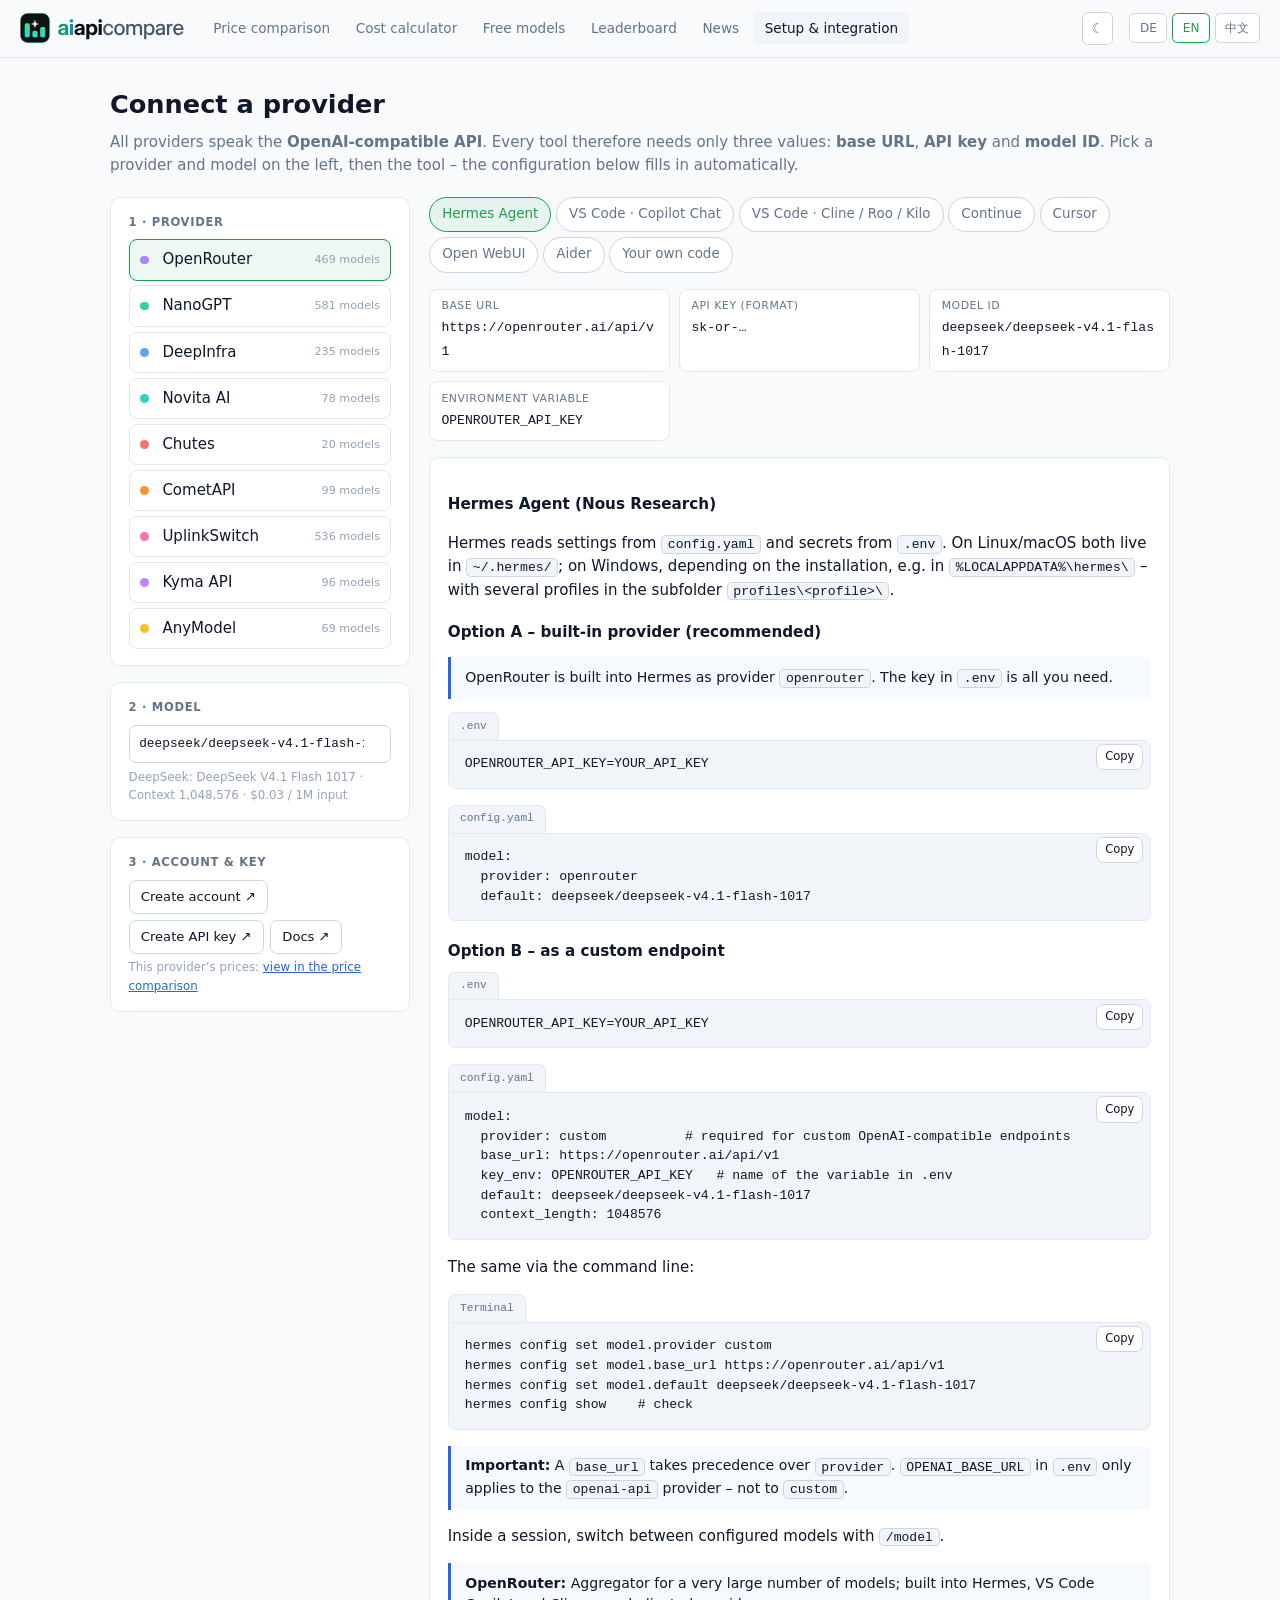
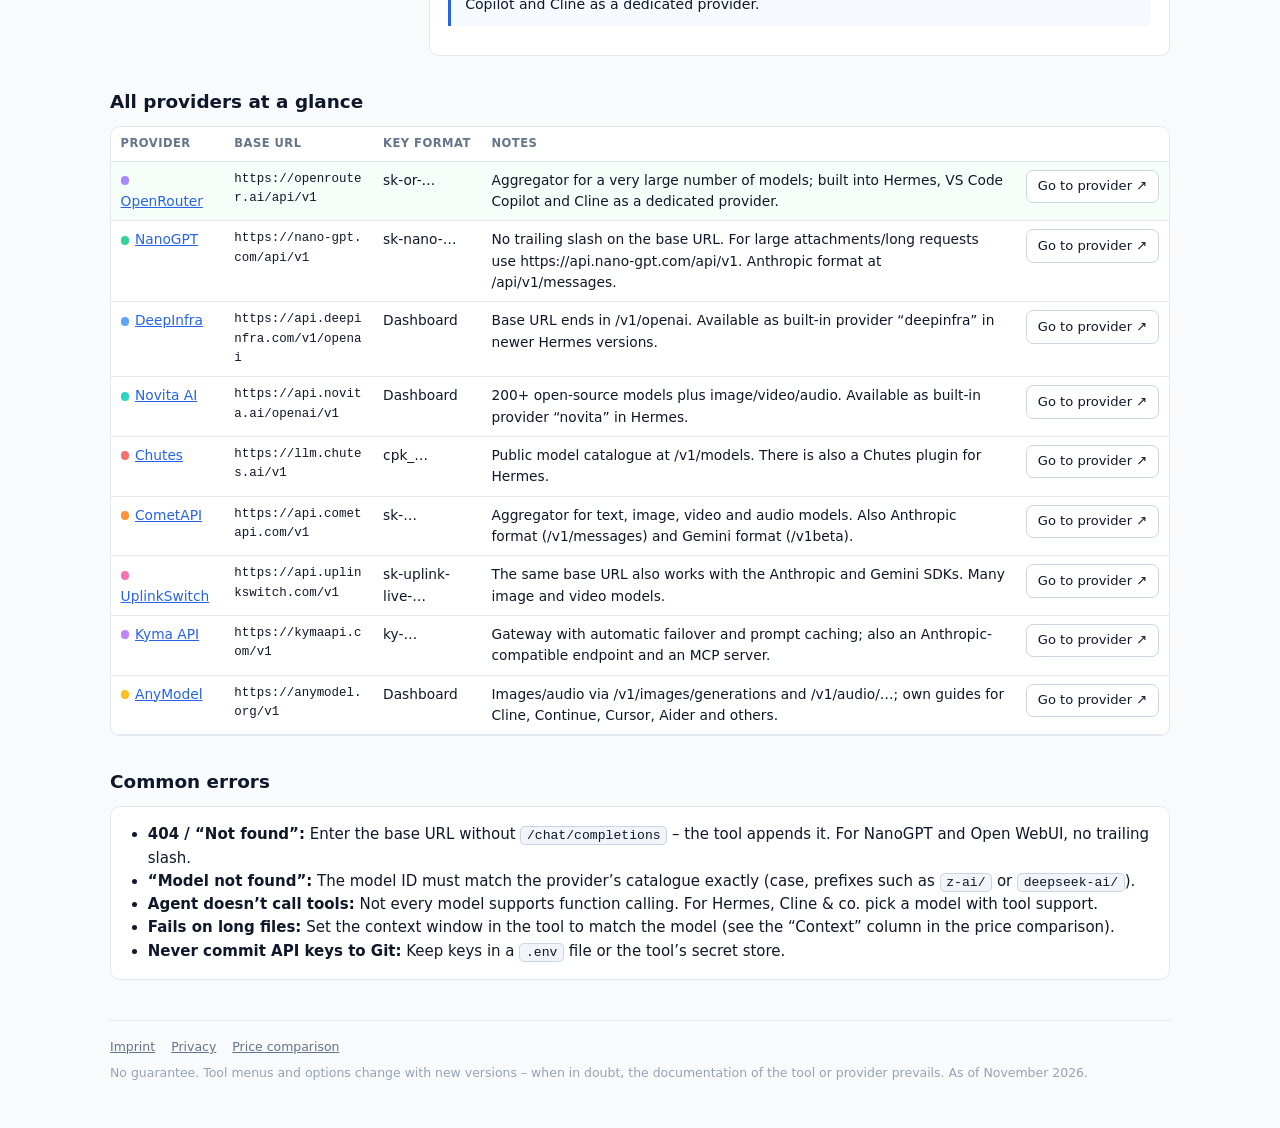
==== commit 384d7e24: "Bestenliste (Arena, CC BY 4.0) und Neuigkeiten aus eigenen Preisdaten" ====
--- a/anbindung.html
+++ b/anbindung.html
@@ -51,6 +51,9 @@
   <nav class="nav">
     <a href="index.html" data-t="nav_vergleich"></a>
     <a href="kosten.html" data-t="nav_kosten"></a>
+    <a href="free.html" data-t="nav_gratis"></a>
+    <a href="bestenliste.html" data-t="nav_best"></a>
+    <a href="news.html" data-t="nav_news"></a>
     <a href="anbindung.html" class="active" data-t="nav_anbindung"></a>
   </nav>
   <button class="themebtn" title="Light / dark"><span class="ti-l">☀</span><span class="ti-d">☾</span></button>
@@ -116,7 +119,7 @@
 /* ================= Texte ================= */
 const L10N = {
 de:{
-  titel:"Anbieter anbinden", nav_kosten:"Kostenrechner", nav_vergleich:"Preisvergleich", nav_anbindung:"Anbindung & Einrichtung", impressum:"Impressum", datenschutz:"Datenschutz",
+  titel:"Anbieter anbinden", nav_kosten:"Kostenrechner", nav_gratis:"Kostenlose Modelle", nav_best:"Bestenliste", nav_news:"Neuigkeiten", nav_vergleich:"Preisvergleich", nav_anbindung:"Anbindung & Einrichtung", impressum:"Impressum", datenschutz:"Datenschutz",
   lead:"Alle Anbieter sprechen die <b>OpenAI-kompatible API</b>. Jedes Tool braucht deshalb nur drei Angaben: <b>Base-URL</b>, <b>API-Key</b> und <b>Modell-ID</b>. Wähle links Anbieter und Modell, dann das Tool – die Konfiguration unten wird automatisch ausgefüllt.",
   schritt1:"1 · Anbieter", schritt2:"2 · Modell", schritt3:"3 · Konto & Key", modelle:"Modelle",
   uebersicht:"Übersicht aller Anbieter", th_anbieter:"Anbieter", th_key:"Key-Format", th_info:"Besonderheiten",
@@ -164,7 +167,7 @@
   tools:{hermes:"Hermes Agent", copilot:"VS Code · Copilot Chat", cline:"VS Code · Cline / Roo / Kilo", continue:"Continue", cursor:"Cursor", openwebui:"Open WebUI", aider:"Aider", code:"Eigener Code"}
 },
 en:{
-  titel:"Connect a provider", nav_kosten:"Cost calculator", nav_vergleich:"Price comparison", nav_anbindung:"Setup & integration", impressum:"Imprint", datenschutz:"Privacy",
+  titel:"Connect a provider", nav_kosten:"Cost calculator", nav_gratis:"Free models", nav_best:"Leaderboard", nav_news:"News", nav_vergleich:"Price comparison", nav_anbindung:"Setup & integration", impressum:"Imprint", datenschutz:"Privacy",
   lead:"All providers speak the <b>OpenAI-compatible API</b>. Every tool therefore needs only three values: <b>base URL</b>, <b>API key</b> and <b>model ID</b>. Pick a provider and model on the left, then the tool – the configuration below fills in automatically.",
   schritt1:"1 · Provider", schritt2:"2 · Model", schritt3:"3 · Account & key", modelle:"models",
   uebersicht:"All providers at a glance", th_anbieter:"Provider", th_key:"Key format", th_info:"Notes",
@@ -212,7 +215,7 @@
   tools:{hermes:"Hermes Agent", copilot:"VS Code · Copilot Chat", cline:"VS Code · Cline / Roo / Kilo", continue:"Continue", cursor:"Cursor", openwebui:"Open WebUI", aider:"Aider", code:"Your own code"}
 },
 zh:{
-  titel:"接入提供商", nav_kosten:"成本计算器", nav_vergleich:"价格对比", nav_anbindung:"接入与配置", impressum:"网站信息", datenschutz:"隐私政策",
+  titel:"接入提供商", nav_kosten:"成本计算器", nav_gratis:"免费模型", nav_best:"排行榜", nav_news:"动态", nav_vergleich:"价格对比", nav_anbindung:"接入与配置", impressum:"网站信息", datenschutz:"隐私政策",
   lead:"所有提供商都支持 <b>OpenAI 兼容 API</b>，因此每个工具只需三项信息：<b>Base URL</b>、<b>API Key</b> 和 <b>模型 ID</b>。在左侧选择提供商和模型，再选择工具，下方配置会自动填好。",
   schritt1:"1 · 提供商", schritt2:"2 · 模型", schritt3:"3 · 账号与密钥", modelle:"个模型",
   uebersicht:"所有提供商一览", th_anbieter:"提供商", th_key:"密钥格式", th_info:"说明",
--- a/style.css
+++ b/style.css
@@ -67,3 +67,6 @@
 .themebtn .ti-d{display:none}
 [data-theme=light] .themebtn .ti-l{display:none}
 [data-theme=light] .themebtn .ti-d{display:inline}
+
+/* Preisaufschlag gegenüber dem günstigsten Anbieter (Modellseiten) */
+.diff{font-size:.72rem;color:#f59e0b;margin-left:.3rem;white-space:nowrap}
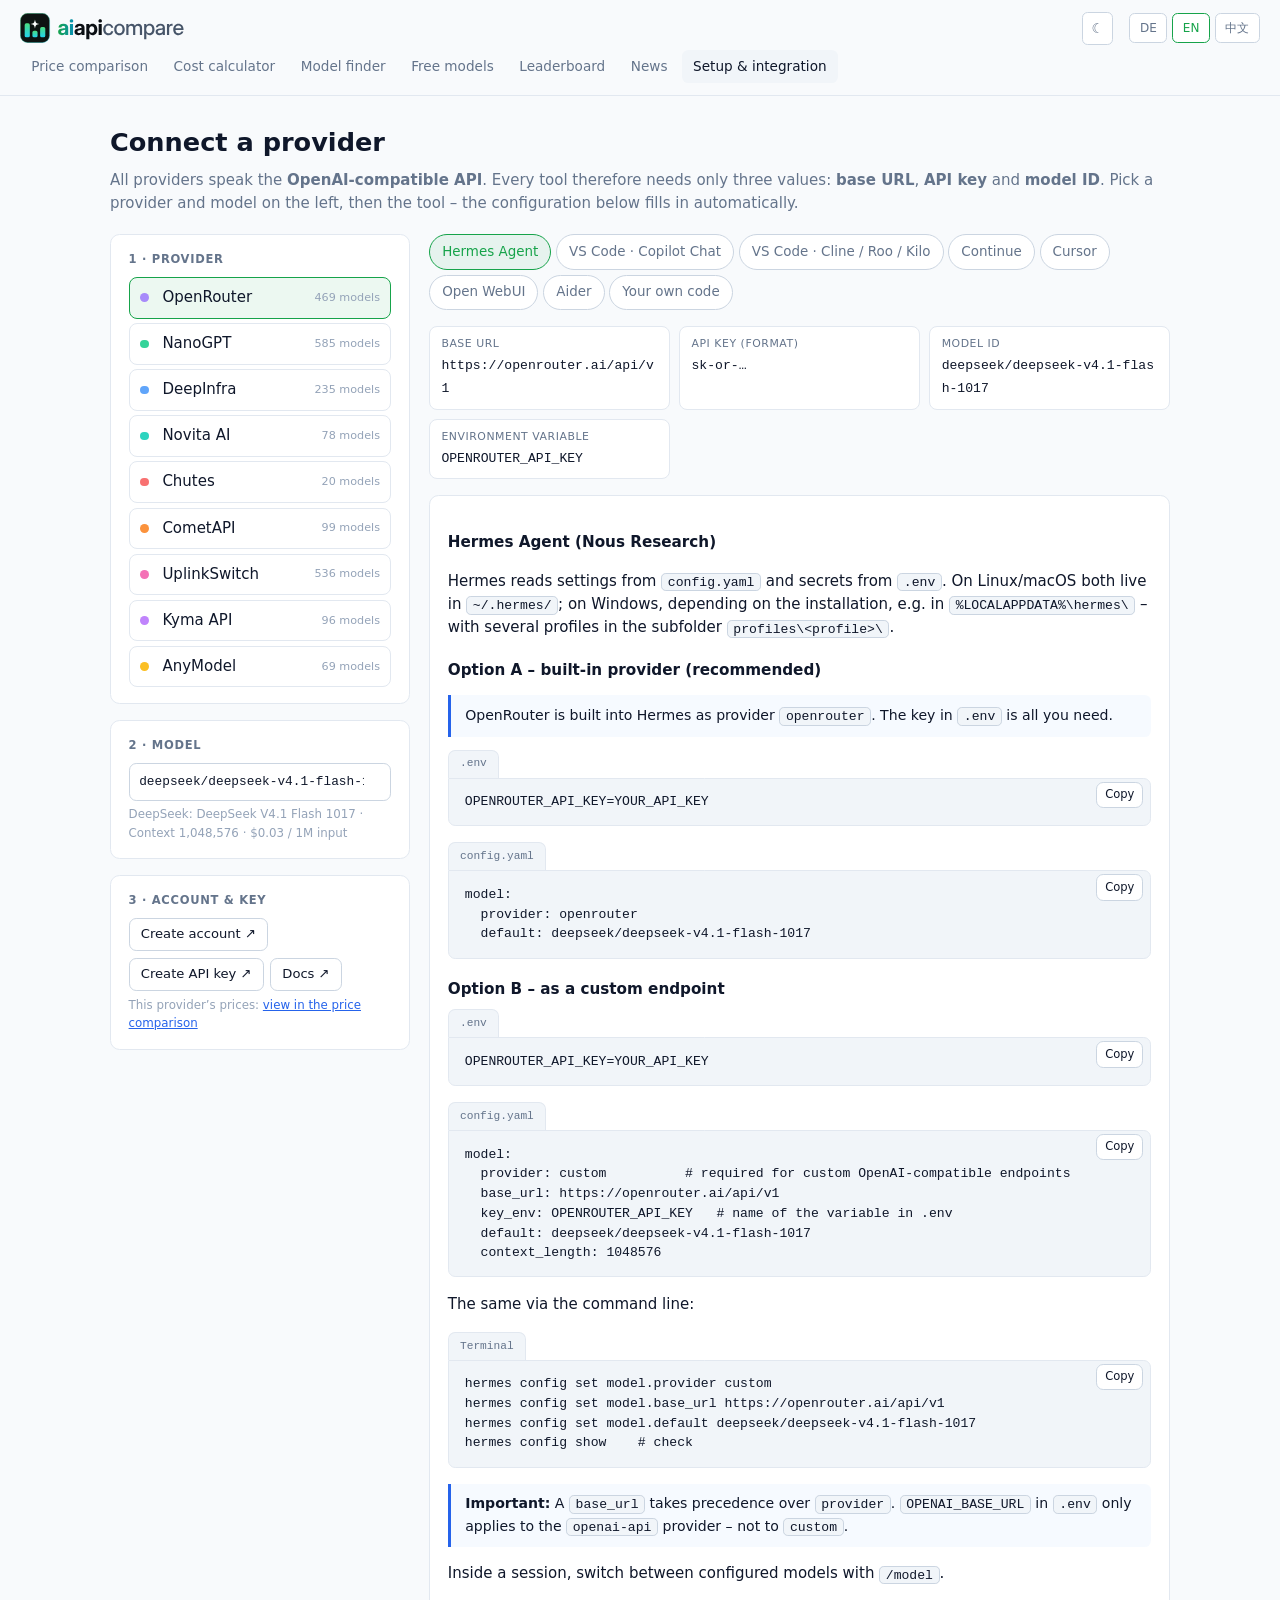
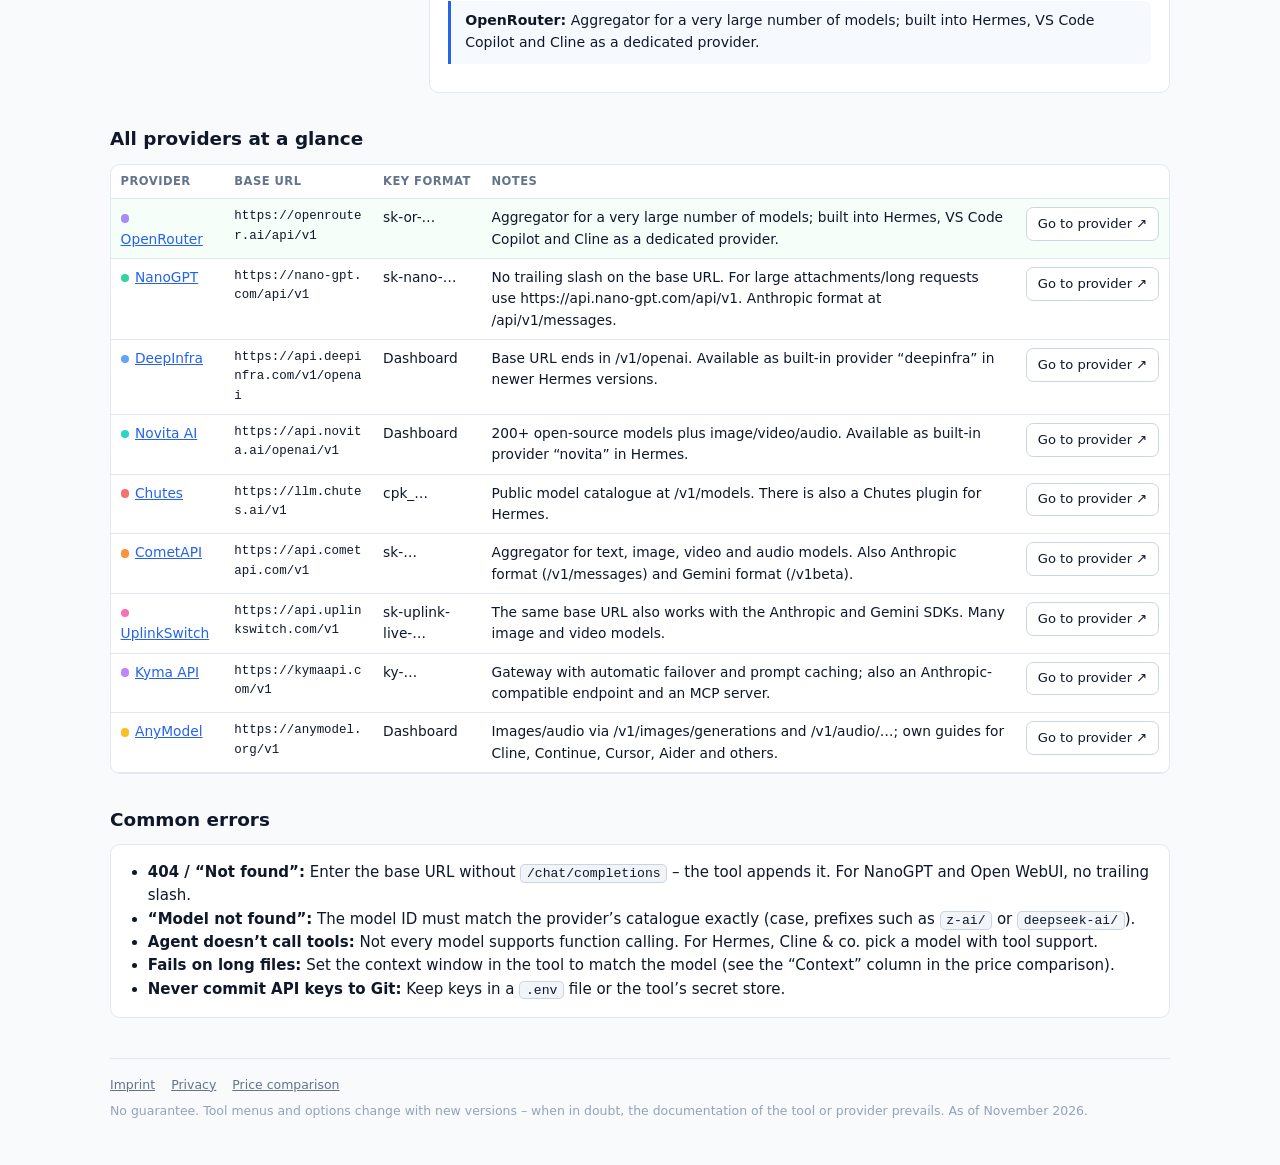
==== commit bb48d723: "Modell-Finder, Token-Rechner, Anbieter-Seiten, Preisindex, Widget, 404, Kontrolle" ====
--- a/anbindung.html
+++ b/anbindung.html
@@ -51,6 +51,7 @@
   <nav class="nav">
     <a href="index.html" data-t="nav_vergleich"></a>
     <a href="kosten.html" data-t="nav_kosten"></a>
+    <a href="finder.html" data-t="nav_finder"></a>
     <a href="free.html" data-t="nav_gratis"></a>
     <a href="bestenliste.html" data-t="nav_best"></a>
     <a href="news.html" data-t="nav_news"></a>
@@ -119,7 +120,7 @@
 /* ================= Texte ================= */
 const L10N = {
 de:{
-  titel:"Anbieter anbinden", nav_kosten:"Kostenrechner", nav_gratis:"Kostenlose Modelle", nav_best:"Bestenliste", nav_news:"Neuigkeiten", nav_vergleich:"Preisvergleich", nav_anbindung:"Anbindung & Einrichtung", impressum:"Impressum", datenschutz:"Datenschutz",
+  titel:"Anbieter anbinden", nav_kosten:"Kostenrechner", nav_finder:"Modell-Finder", nav_gratis:"Kostenlose Modelle", nav_best:"Bestenliste", nav_news:"Neuigkeiten", nav_vergleich:"Preisvergleich", nav_anbindung:"Anbindung & Einrichtung", impressum:"Impressum", datenschutz:"Datenschutz",
   lead:"Alle Anbieter sprechen die <b>OpenAI-kompatible API</b>. Jedes Tool braucht deshalb nur drei Angaben: <b>Base-URL</b>, <b>API-Key</b> und <b>Modell-ID</b>. Wähle links Anbieter und Modell, dann das Tool – die Konfiguration unten wird automatisch ausgefüllt.",
   schritt1:"1 · Anbieter", schritt2:"2 · Modell", schritt3:"3 · Konto & Key", modelle:"Modelle",
   uebersicht:"Übersicht aller Anbieter", th_anbieter:"Anbieter", th_key:"Key-Format", th_info:"Besonderheiten",
@@ -167,7 +168,7 @@
   tools:{hermes:"Hermes Agent", copilot:"VS Code · Copilot Chat", cline:"VS Code · Cline / Roo / Kilo", continue:"Continue", cursor:"Cursor", openwebui:"Open WebUI", aider:"Aider", code:"Eigener Code"}
 },
 en:{
-  titel:"Connect a provider", nav_kosten:"Cost calculator", nav_gratis:"Free models", nav_best:"Leaderboard", nav_news:"News", nav_vergleich:"Price comparison", nav_anbindung:"Setup & integration", impressum:"Imprint", datenschutz:"Privacy",
+  titel:"Connect a provider", nav_kosten:"Cost calculator", nav_finder:"Model finder", nav_gratis:"Free models", nav_best:"Leaderboard", nav_news:"News", nav_vergleich:"Price comparison", nav_anbindung:"Setup & integration", impressum:"Imprint", datenschutz:"Privacy",
   lead:"All providers speak the <b>OpenAI-compatible API</b>. Every tool therefore needs only three values: <b>base URL</b>, <b>API key</b> and <b>model ID</b>. Pick a provider and model on the left, then the tool – the configuration below fills in automatically.",
   schritt1:"1 · Provider", schritt2:"2 · Model", schritt3:"3 · Account & key", modelle:"models",
   uebersicht:"All providers at a glance", th_anbieter:"Provider", th_key:"Key format", th_info:"Notes",
@@ -215,7 +216,7 @@
   tools:{hermes:"Hermes Agent", copilot:"VS Code · Copilot Chat", cline:"VS Code · Cline / Roo / Kilo", continue:"Continue", cursor:"Cursor", openwebui:"Open WebUI", aider:"Aider", code:"Your own code"}
 },
 zh:{
-  titel:"接入提供商", nav_kosten:"成本计算器", nav_gratis:"免费模型", nav_best:"排行榜", nav_news:"动态", nav_vergleich:"价格对比", nav_anbindung:"接入与配置", impressum:"网站信息", datenschutz:"隐私政策",
+  titel:"接入提供商", nav_kosten:"成本计算器", nav_finder:"模型推荐", nav_gratis:"免费模型", nav_best:"排行榜", nav_news:"动态", nav_vergleich:"价格对比", nav_anbindung:"接入与配置", impressum:"网站信息", datenschutz:"隐私政策",
   lead:"所有提供商都支持 <b>OpenAI 兼容 API</b>，因此每个工具只需三项信息：<b>Base URL</b>、<b>API Key</b> 和 <b>模型 ID</b>。在左侧选择提供商和模型，再选择工具，下方配置会自动填好。",
   schritt1:"1 · 提供商", schritt2:"2 · 模型", schritt3:"3 · 账号与密钥", modelle:"个模型",
   uebersicht:"所有提供商一览", th_anbieter:"提供商", th_key:"密钥格式", th_info:"说明",
--- a/style.css
+++ b/style.css
@@ -70,3 +70,10 @@
 
 /* Preisaufschlag gegenüber dem günstigsten Anbieter (Modellseiten) */
 .diff{font-size:.72rem;color:#f59e0b;margin-left:.3rem;white-space:nowrap}
+
+/* Mittlere Breiten: Menü in eine zweite Zeile, damit nichts über den Rand ragt */
+@media (min-width:761px) and (max-width:1380px){
+  .topbar{flex-wrap:wrap;row-gap:.35rem}
+  .nav{order:6;flex-basis:100%;overflow-x:auto}
+  .themebtn{margin-left:auto}
+}
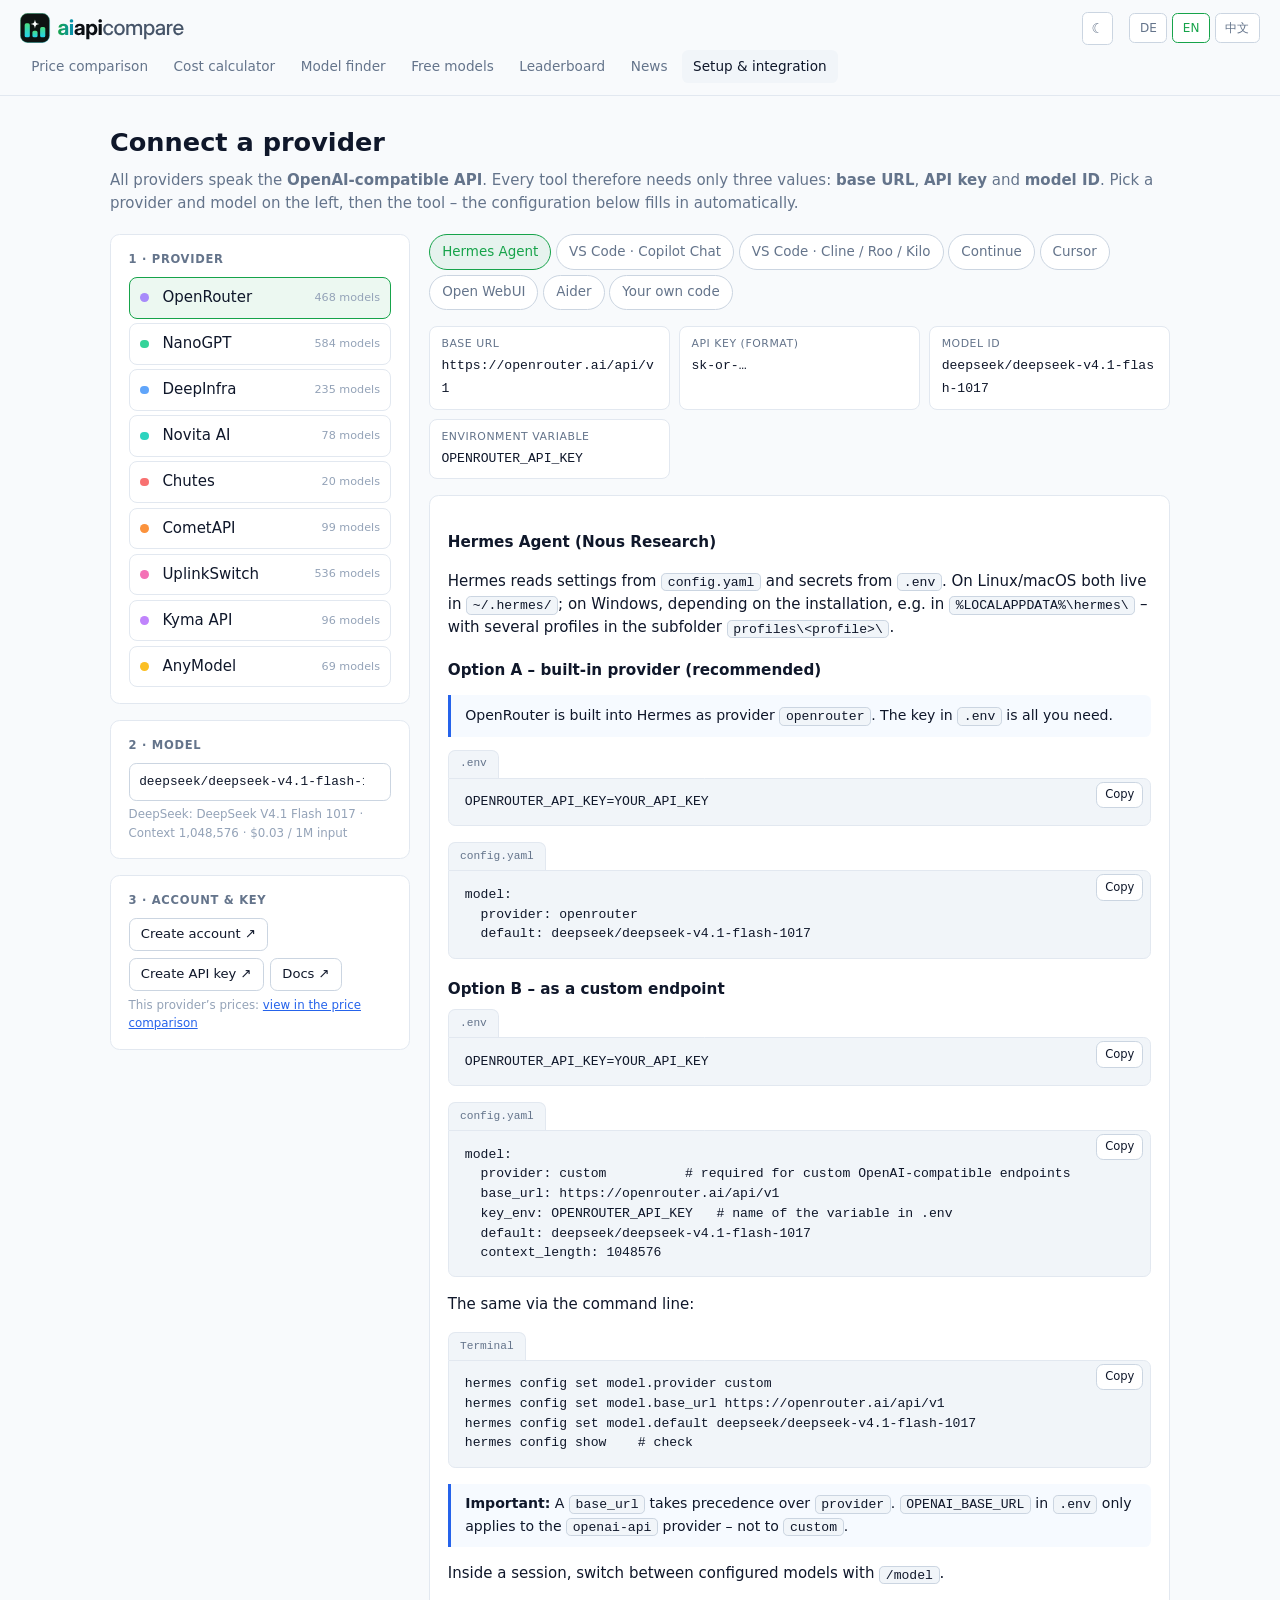
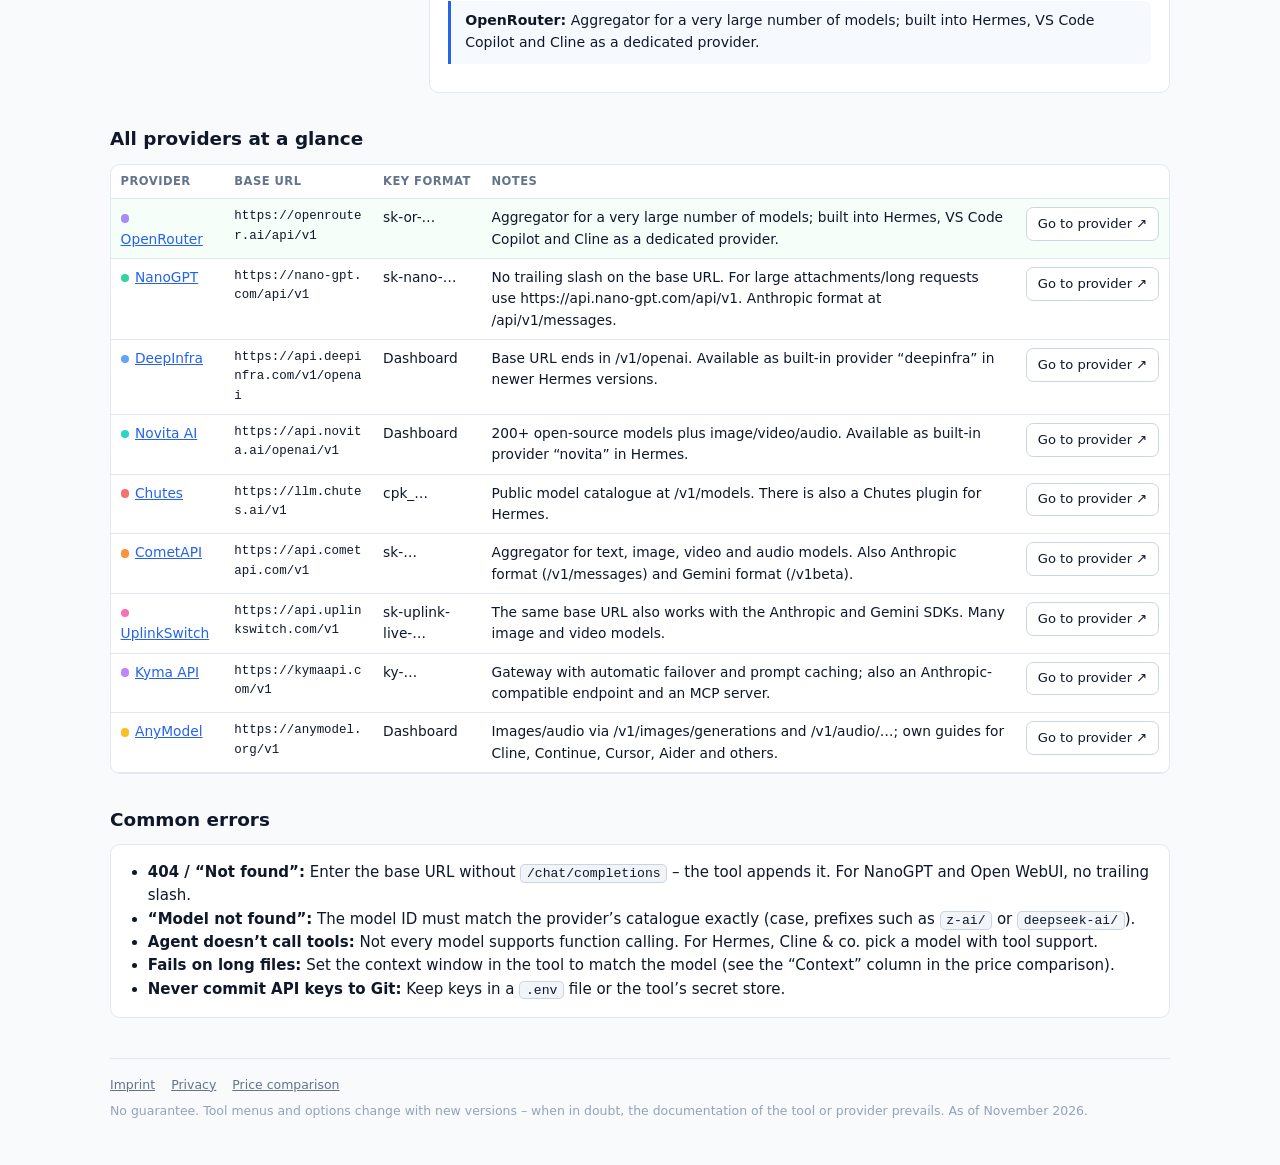
==== commit 4c214a3b: "Cookie-Fenster mit Einwilligung und Besucherstatistik (Umami); Hinweistexte bereinigt - einwilligung" ====
--- a/anbindung.html
+++ b/anbindung.html
@@ -66,7 +66,6 @@
 </div>
 
 <div class="wrap">
-  <div class="disclosure" id="disclosure" hidden></div>
   <h1 data-t="titel"></h1>
   <p class="lead" data-h="lead"></p>
 
@@ -114,7 +113,7 @@
 <script>
 "use strict";
 const D = window.API_DATEN || {};
-const C = window.SITE_CONFIG || {kennzeichnung:"Anzeige", hatAffiliate:function(){return false;}, link:function(k,u){return {url:u,affiliate:false};},
+const C = window.SITE_CONFIG || {
   linkHtml:function(k,u,t,c){ return u ? '<a class="'+(c||"")+'" href="'+u+'" target="_blank" rel="noopener">'+t+'</a>' : ""; }};
 
 /* ================= Texte ================= */
@@ -133,7 +132,6 @@
   hint_eigen:"Eigene Modell-ID – bitte im Katalog des Anbieters prüfen.",
   hint_leer:"Für diesen Anbieter liegen noch keine Preisdaten vor (erscheinen nach dem nächsten Datenabruf). Modell-ID bitte aus dem Katalog des Anbieters eintragen.",
   kontext:"Kontext", input:"Input",
-  disclosure:function(k){ return "<b>Transparenz:</b> Links mit dem Hinweis „"+k+"“ sind Affiliate-Links (Werbung). Bei einer Registrierung oder Aufladung darüber erhalten wir eine Provision; für dich ändert sich der Preis nicht."; },
   anymodel_hint:'Modell-IDs bei AnyModel: die ID aus dem Katalog (<code>/v1/models</code>) verwenden; die Anleitungen von AnyModel zeigen teils Kurzformen ohne Präfix.',
   key_platzhalter:"DEIN_API_KEY", hallo:"Hallo!", antwort:"antwort",
   h:{
@@ -181,7 +179,6 @@
   hint_eigen:"Custom model ID – please check the provider’s catalogue.",
   hint_leer:"No price data for this provider yet (will appear after the next data refresh). Please enter a model ID from the provider’s catalogue.",
   kontext:"Context", input:"input",
-  disclosure:function(k){ return "<b>Transparency:</b> Links marked “"+k+"” are affiliate links (advertising). If you sign up or top up through them, we receive a commission; the price stays the same for you."; },
   anymodel_hint:'AnyModel model IDs: use the ID from the catalogue (<code>/v1/models</code>); AnyModel’s own guides sometimes show short forms without the prefix.',
   key_platzhalter:"YOUR_API_KEY", hallo:"Hello!", antwort:"response",
   h:{
@@ -229,7 +226,6 @@
   hint_eigen:"自定义模型 ID——请在提供商目录中核对。",
   hint_leer:"该提供商暂无价格数据（下次数据更新后显示）。请从提供商目录中填写模型 ID。",
   kontext:"上下文", input:"输入",
-  disclosure:function(k){ return "<b>透明声明：</b>标有“"+k+"”的链接为推广（联盟）链接，属于广告。若您通过这些链接注册或充值，我们将获得佣金，您的价格不变。"; },
   anymodel_hint:'AnyModel 的模型 ID：请使用目录（<code>/v1/models</code>）中的 ID；AnyModel 自己的教程有时使用不带前缀的简写。',
   key_platzhalter:"YOUR_API_KEY", hallo:"你好！", antwort:"response",
   h:{
@@ -437,9 +433,6 @@
   document.querySelectorAll("[data-h]").forEach(function(el){ el.innerHTML = T[el.dataset.h]; });
   document.querySelectorAll(".langbtns button").forEach(function(b){ b.classList.toggle("active", b.dataset.lang === lang); });
 
-  const dis = document.getElementById("disclosure");
-  dis.hidden = !C.hatAffiliate();
-  if (C.hatAffiliate()) dis.innerHTML = '<span class="adlabel">'+esc(C.kennzeichnung)+'</span><span>'+T.disclosure(C.kennzeichnung)+'</span>';
 
   document.getElementById("provs").innerHTML = REIHENFOLGE.map(function(k){
     const n = modelleFuer(k).length;
@@ -508,5 +501,6 @@
 ladeHash();
 render();
 </script>
+<script src="einwilligung.js"></script>
 </body>
 </html>
--- a/style.css
+++ b/style.css
@@ -26,10 +26,6 @@
 .lead{color:var(--muted);margin:0 0 1.2rem}
 code,pre{font-family:var(--mono);font-size:.82rem}
 :not(pre)>code{background:var(--panel2);border:1px solid var(--border2);padding:.05rem .35rem;border-radius:.3rem}
-.adlabel{display:inline-block;font-size:.6rem;font-weight:700;letter-spacing:.03em;text-transform:uppercase;padding:.05rem .3rem;border-radius:.25rem;background:#3b2f0b;color:#fbbf24;border:1px solid #5c4710;vertical-align:middle;margin-left:.2rem}
-.disclosure{display:flex;gap:.6rem;align-items:flex-start;font-size:.8rem;line-height:1.5;color:#e5d3a1;background:#1d180a;border:1px solid #4a3a10;border-radius:.5rem;padding:.55rem .8rem;margin-bottom:1rem}
-.disclosure[hidden]{display:none}
-.disclosure b{color:#fbbf24}
 .card{border:1px solid var(--border);border-radius:.6rem;background:var(--panel);padding:1rem 1.1rem}
 .note{border-left:3px solid var(--blue);background:rgba(96,165,250,.06);padding:.6rem .9rem;border-radius:0 .4rem .4rem 0;font-size:.88rem;margin:.8rem 0}
 .note.warn{border-color:#f59e0b;background:rgba(245,158,11,.07)}
@@ -56,8 +52,6 @@
 
 /* ---------- heller Modus ---------- */
 [data-theme=light]{--bg:#f8fafc;--panel:#ffffff;--panel2:#f1f5f9;--fg:#0f172a;--muted:#64748b;--dim:#94a3b8;--accent:#16a34a;--accent-bg:rgba(22,163,74,.08);--blue:#2563eb;--border:#e2e8f0;--border2:#cbd5e1;--input:#ffffff;--topbar:rgba(248,250,252,.92);--codebg:#f1f5f9}
-[data-theme=light] .disclosure{background:#fffbeb;color:#78350f;border-color:#fcd34d}
-[data-theme=light] .disclosure b{color:#92400e}
 [data-theme=light] .ph{background:#fef3c7;color:#92400e}
 .brand .logo-l{display:none}
 [data-theme=light] .brand .logo-d{display:none}
@@ -77,3 +71,18 @@
   .nav{order:6;flex-basis:100%;overflow-x:auto}
   .themebtn{margin-left:auto}
 }
+/* Kennzeichen: weit unter Referenzpreis / veraltete Daten / Batch (referenz.js, build_pages.py) */
+.tag.warn,.tag.alt,.tag.batch{display:inline-block;margin-left:.35rem;padding:.05rem .4rem;border-radius:.3rem;font-size:.66rem;font-weight:600;vertical-align:middle;white-space:nowrap;border:1px solid var(--border2);background:var(--panel2);color:var(--muted);cursor:help;line-height:1.5;font-family:inherit}
+.tag.warn{background:rgba(245,158,11,.12);color:#f59e0b;border-color:rgba(245,158,11,.45)}
+.tag.batch{background:rgba(96,165,250,.10);color:var(--blue);border-color:rgba(96,165,250,.35)}
+[data-theme=light] .tag.warn{color:#b45309;background:#fef3c7;border-color:#f59e0b}
+tr.trenner td{font-size:.75rem;font-weight:600;color:#f59e0b;padding:.6rem .8rem .3rem;background:transparent}
+[data-theme=light] tr.trenner td{color:#b45309}
+.refzeile{font-size:.78rem;color:var(--muted);margin:.5rem 0 0;line-height:1.6}
+.refzeile a{color:inherit}
+.hinweisbox{border:1px solid rgba(245,158,11,.45);background:rgba(245,158,11,.08);border-radius:.5rem;padding:.6rem .8rem;font-size:.85rem;margin:.8rem 0}
+[data-theme=light] .hinweisbox{background:#fffbeb;border-color:#fcd34d;color:#78350f}
+/* Anbieter-Fakten („Auf einen Blick“) */
+table.fakten th{width:13rem;text-align:left;font-weight:600;color:var(--muted);vertical-align:top;white-space:normal}
+table.fakten td{white-space:normal;line-height:1.55}
+@media (max-width:600px){ table.fakten th{width:auto;display:block;padding-bottom:0} table.fakten td{display:block;padding-top:.15rem} }
